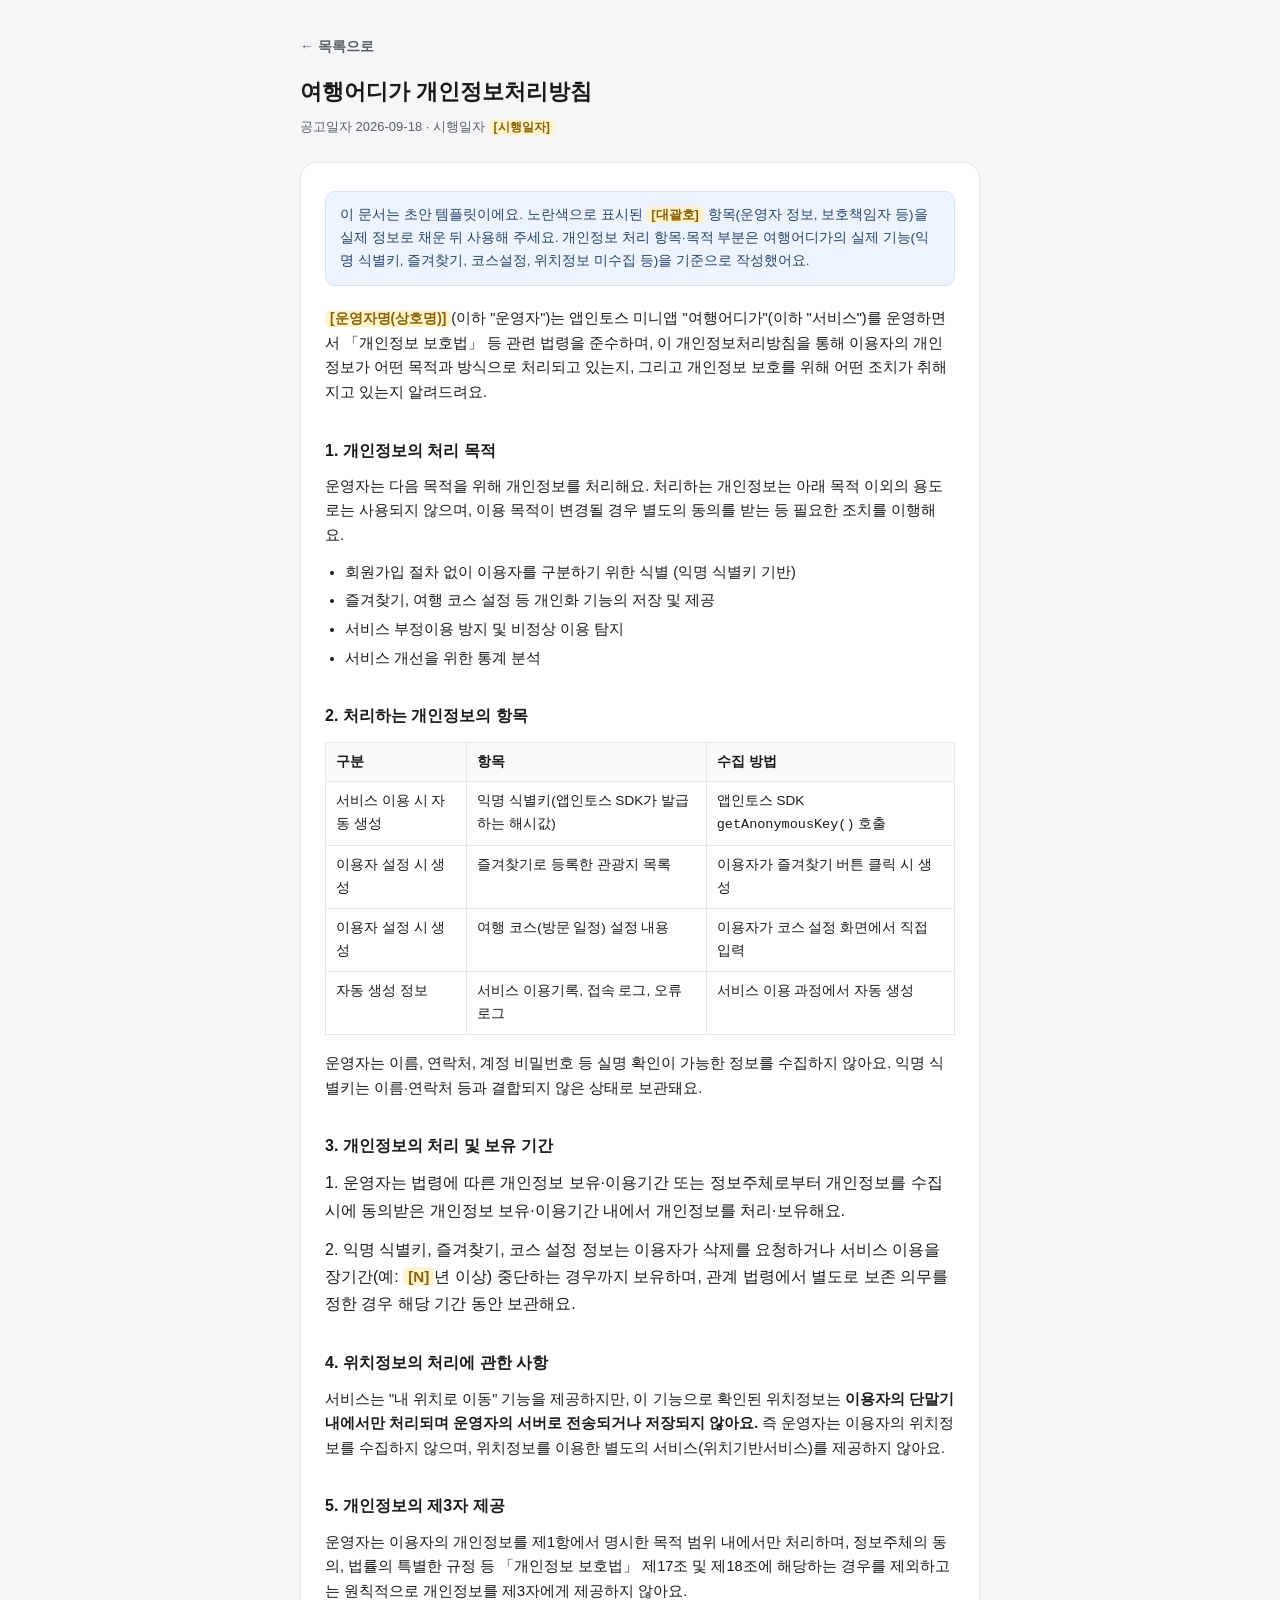
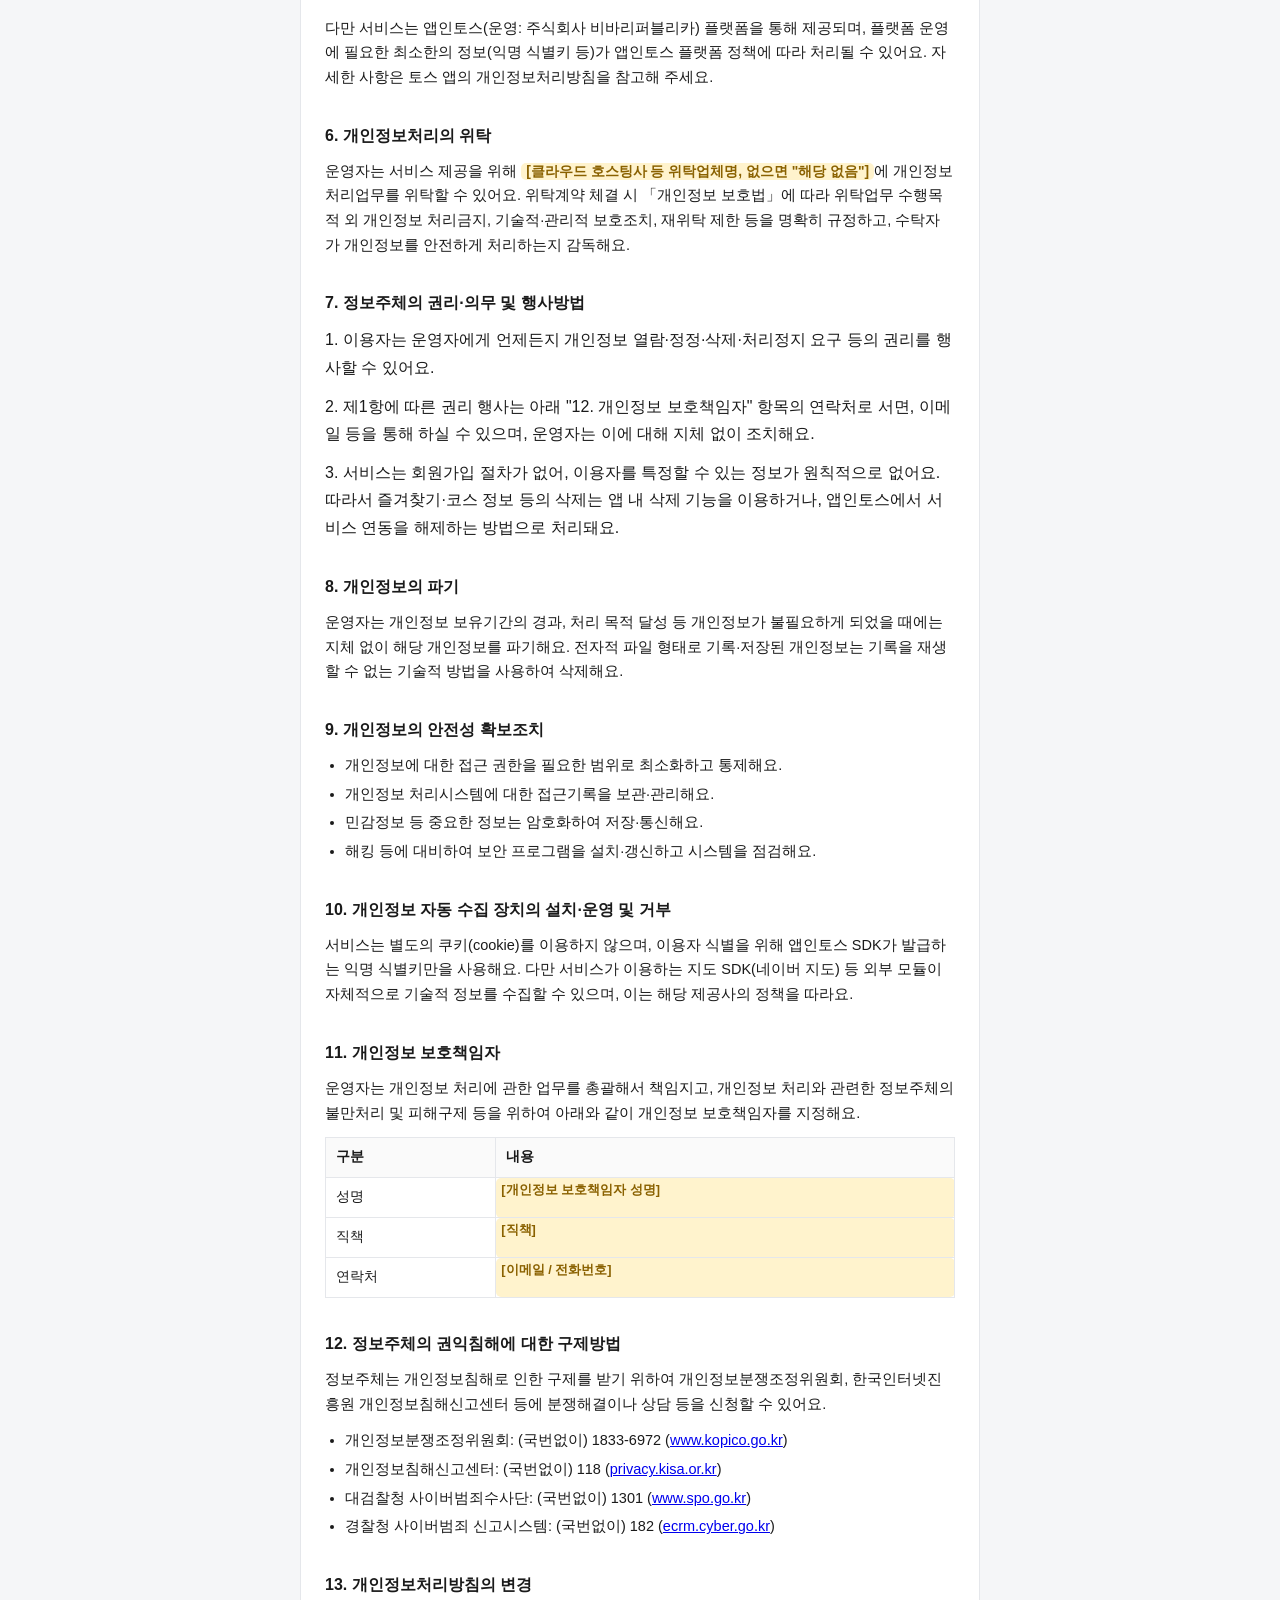
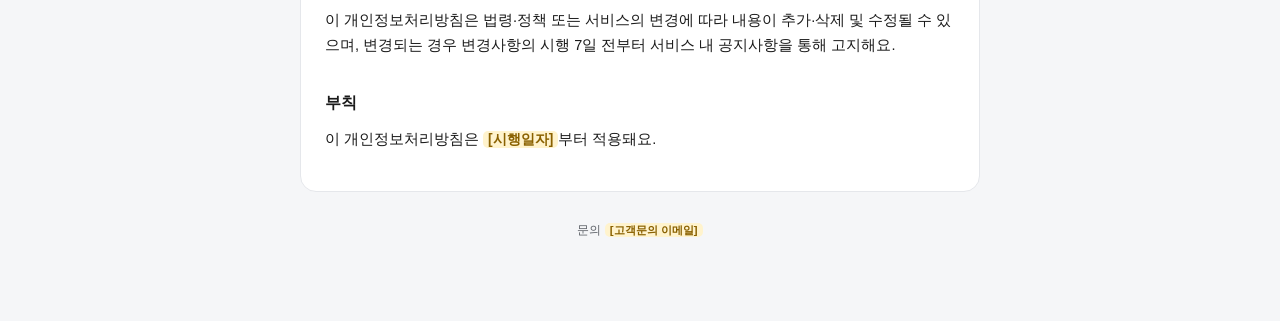
==== privacy.html @ 8681d3f3 "여행어디가 이용약관·개인정보처리방침 초안 페이지 추가 GitHub Pages로 호스팅할 정적 페이지. 앱인토스 콘솔 등록 시 필수인 서비스 이용약관/개인정보 수집·이용 동의 URL" ====
<!DOCTYPE html>
<html lang="ko">
<head>
<meta charset="UTF-8">
<meta name="viewport" content="width=device-width, initial-scale=1.0">
<title>개인정보처리방침 - 여행어디가</title>
<link rel="stylesheet" href="style.css">
</head>
<body>
<div class="wrap">
  <header class="top">
    <a class="back" href="index.html">← 목록으로</a>
    <h1>여행어디가 개인정보처리방침</h1>
    <div class="meta">공고일자 2026-09-18 · 시행일자 <span class="fill">[시행일자]</span></div>
  </header>

  <main class="card">
    <div class="notice">
      이 문서는 초안 템플릿이에요. 노란색으로 표시된 <span class="fill">[대괄호]</span> 항목(운영자 정보, 보호책임자 등)을 실제 정보로 채운 뒤 사용해 주세요. 개인정보 처리 항목·목적 부분은 여행어디가의 실제 기능(익명 식별키, 즐겨찾기, 코스설정, 위치정보 미수집 등)을 기준으로 작성했어요.
    </div>

    <p><span class="fill">[운영자명(상호명)]</span>(이하 "운영자")는 앱인토스 미니앱 "여행어디가"(이하 "서비스")를 운영하면서 「개인정보 보호법」 등 관련 법령을 준수하며, 이 개인정보처리방침을 통해 이용자의 개인정보가 어떤 목적과 방식으로 처리되고 있는지, 그리고 개인정보 보호를 위해 어떤 조치가 취해지고 있는지 알려드려요.</p>

    <h2>1. 개인정보의 처리 목적</h2>
    <p>운영자는 다음 목적을 위해 개인정보를 처리해요. 처리하는 개인정보는 아래 목적 이외의 용도로는 사용되지 않으며, 이용 목적이 변경될 경우 별도의 동의를 받는 등 필요한 조치를 이행해요.</p>
    <ul>
      <li>회원가입 절차 없이 이용자를 구분하기 위한 식별 (익명 식별키 기반)</li>
      <li>즐겨찾기, 여행 코스 설정 등 개인화 기능의 저장 및 제공</li>
      <li>서비스 부정이용 방지 및 비정상 이용 탐지</li>
      <li>서비스 개선을 위한 통계 분석</li>
    </ul>

    <h2>2. 처리하는 개인정보의 항목</h2>
    <table>
      <tr><th>구분</th><th>항목</th><th>수집 방법</th></tr>
      <tr><td>서비스 이용 시 자동 생성</td><td>익명 식별키(앱인토스 SDK가 발급하는 해시값)</td><td>앱인토스 SDK <code>getAnonymousKey()</code> 호출</td></tr>
      <tr><td>이용자 설정 시 생성</td><td>즐겨찾기로 등록한 관광지 목록</td><td>이용자가 즐겨찾기 버튼 클릭 시 생성</td></tr>
      <tr><td>이용자 설정 시 생성</td><td>여행 코스(방문 일정) 설정 내용</td><td>이용자가 코스 설정 화면에서 직접 입력</td></tr>
      <tr><td>자동 생성 정보</td><td>서비스 이용기록, 접속 로그, 오류 로그</td><td>서비스 이용 과정에서 자동 생성</td></tr>
    </table>
    <p>운영자는 이름, 연락처, 계정 비밀번호 등 실명 확인이 가능한 정보를 수집하지 않아요. 익명 식별키는 이름·연락처 등과 결합되지 않은 상태로 보관돼요.</p>

    <h2>3. 개인정보의 처리 및 보유 기간</h2>
    <ol class="articles">
      <li>1. 운영자는 법령에 따른 개인정보 보유·이용기간 또는 정보주체로부터 개인정보를 수집 시에 동의받은 개인정보 보유·이용기간 내에서 개인정보를 처리·보유해요.</li>
      <li>2. 익명 식별키, 즐겨찾기, 코스 설정 정보는 이용자가 삭제를 요청하거나 서비스 이용을 장기간(예: <span class="fill">[N]</span>년 이상) 중단하는 경우까지 보유하며, 관계 법령에서 별도로 보존 의무를 정한 경우 해당 기간 동안 보관해요.</li>
    </ol>

    <h2>4. 위치정보의 처리에 관한 사항</h2>
    <p>서비스는 "내 위치로 이동" 기능을 제공하지만, 이 기능으로 확인된 위치정보는 <strong>이용자의 단말기 내에서만 처리되며 운영자의 서버로 전송되거나 저장되지 않아요.</strong> 즉 운영자는 이용자의 위치정보를 수집하지 않으며, 위치정보를 이용한 별도의 서비스(위치기반서비스)를 제공하지 않아요.</p>

    <h2>5. 개인정보의 제3자 제공</h2>
    <p>운영자는 이용자의 개인정보를 제1항에서 명시한 목적 범위 내에서만 처리하며, 정보주체의 동의, 법률의 특별한 규정 등 「개인정보 보호법」 제17조 및 제18조에 해당하는 경우를 제외하고는 원칙적으로 개인정보를 제3자에게 제공하지 않아요.</p>
    <p>다만 서비스는 앱인토스(운영: 주식회사 비바리퍼블리카) 플랫폼을 통해 제공되며, 플랫폼 운영에 필요한 최소한의 정보(익명 식별키 등)가 앱인토스 플랫폼 정책에 따라 처리될 수 있어요. 자세한 사항은 토스 앱의 개인정보처리방침을 참고해 주세요.</p>

    <h2>6. 개인정보처리의 위탁</h2>
    <p>운영자는 서비스 제공을 위해 <span class="fill">[클라우드 호스팅사 등 위탁업체명, 없으면 "해당 없음"]</span>에 개인정보 처리업무를 위탁할 수 있어요. 위탁계약 체결 시 「개인정보 보호법」에 따라 위탁업무 수행목적 외 개인정보 처리금지, 기술적·관리적 보호조치, 재위탁 제한 등을 명확히 규정하고, 수탁자가 개인정보를 안전하게 처리하는지 감독해요.</p>

    <h2>7. 정보주체의 권리·의무 및 행사방법</h2>
    <ol class="articles">
      <li>1. 이용자는 운영자에게 언제든지 개인정보 열람·정정·삭제·처리정지 요구 등의 권리를 행사할 수 있어요.</li>
      <li>2. 제1항에 따른 권리 행사는 아래 "12. 개인정보 보호책임자" 항목의 연락처로 서면, 이메일 등을 통해 하실 수 있으며, 운영자는 이에 대해 지체 없이 조치해요.</li>
      <li>3. 서비스는 회원가입 절차가 없어, 이용자를 특정할 수 있는 정보가 원칙적으로 없어요. 따라서 즐겨찾기·코스 정보 등의 삭제는 앱 내 삭제 기능을 이용하거나, 앱인토스에서 서비스 연동을 해제하는 방법으로 처리돼요.</li>
    </ol>

    <h2>8. 개인정보의 파기</h2>
    <p>운영자는 개인정보 보유기간의 경과, 처리 목적 달성 등 개인정보가 불필요하게 되었을 때에는 지체 없이 해당 개인정보를 파기해요. 전자적 파일 형태로 기록·저장된 개인정보는 기록을 재생할 수 없는 기술적 방법을 사용하여 삭제해요.</p>

    <h2>9. 개인정보의 안전성 확보조치</h2>
    <ul>
      <li>개인정보에 대한 접근 권한을 필요한 범위로 최소화하고 통제해요.</li>
      <li>개인정보 처리시스템에 대한 접근기록을 보관·관리해요.</li>
      <li>민감정보 등 중요한 정보는 암호화하여 저장·통신해요.</li>
      <li>해킹 등에 대비하여 보안 프로그램을 설치·갱신하고 시스템을 점검해요.</li>
    </ul>

    <h2>10. 개인정보 자동 수집 장치의 설치·운영 및 거부</h2>
    <p>서비스는 별도의 쿠키(cookie)를 이용하지 않으며, 이용자 식별을 위해 앱인토스 SDK가 발급하는 익명 식별키만을 사용해요. 다만 서비스가 이용하는 지도 SDK(네이버 지도) 등 외부 모듈이 자체적으로 기술적 정보를 수집할 수 있으며, 이는 해당 제공사의 정책을 따라요.</p>

    <h2>11. 개인정보 보호책임자</h2>
    <p>운영자는 개인정보 처리에 관한 업무를 총괄해서 책임지고, 개인정보 처리와 관련한 정보주체의 불만처리 및 피해구제 등을 위하여 아래와 같이 개인정보 보호책임자를 지정해요.</p>
    <table>
      <tr><th>구분</th><th>내용</th></tr>
      <tr><td>성명</td><td class="fill">[개인정보 보호책임자 성명]</td></tr>
      <tr><td>직책</td><td class="fill">[직책]</td></tr>
      <tr><td>연락처</td><td class="fill">[이메일 / 전화번호]</td></tr>
    </table>

    <h2>12. 정보주체의 권익침해에 대한 구제방법</h2>
    <p>정보주체는 개인정보침해로 인한 구제를 받기 위하여 개인정보분쟁조정위원회, 한국인터넷진흥원 개인정보침해신고센터 등에 분쟁해결이나 상담 등을 신청할 수 있어요.</p>
    <ul>
      <li>개인정보분쟁조정위원회: (국번없이) 1833-6972 (<a href="https://www.kopico.go.kr" target="_blank" rel="noopener">www.kopico.go.kr</a>)</li>
      <li>개인정보침해신고센터: (국번없이) 118 (<a href="https://privacy.kisa.or.kr" target="_blank" rel="noopener">privacy.kisa.or.kr</a>)</li>
      <li>대검찰청 사이버범죄수사단: (국번없이) 1301 (<a href="https://www.spo.go.kr" target="_blank" rel="noopener">www.spo.go.kr</a>)</li>
      <li>경찰청 사이버범죄 신고시스템: (국번없이) 182 (<a href="https://ecrm.cyber.go.kr" target="_blank" rel="noopener">ecrm.cyber.go.kr</a>)</li>
    </ul>

    <h2>13. 개인정보처리방침의 변경</h2>
    <p>이 개인정보처리방침은 법령·정책 또는 서비스의 변경에 따라 내용이 추가·삭제 및 수정될 수 있으며, 변경되는 경우 변경사항의 시행 7일 전부터 서비스 내 공지사항을 통해 고지해요.</p>

    <h2>부칙</h2>
    <p>이 개인정보처리방침은 <span class="fill">[시행일자]</span>부터 적용돼요.</p>
  </main>

  <footer class="bottom">문의 <span class="fill">[고객문의 이메일]</span></footer>
</div>
</body>
</html>
---- style.css ----
:root {
  --bg: #f5f6f8;
  --card: #ffffff;
  --text: #1a1a1a;
  --text-weak: #5b5f66;
  --border: #e5e7eb;
  --accent: #3d7fe0;
  --fill-bg: #fff3cd;
  --fill-text: #8a6100;
}

* {
  box-sizing: border-box;
}

body {
  margin: 0;
  background: var(--bg);
  color: var(--text);
  font-family: -apple-system, BlinkMacSystemFont, "Segoe UI", "Apple SD Gothic Neo", "Malgun Gothic", sans-serif;
  line-height: 1.7;
}

.wrap {
  max-width: 720px;
  margin: 0 auto;
  padding: 32px 20px 80px;
}

header.top {
  margin-bottom: 24px;
}

header.top .back {
  display: inline-block;
  margin-bottom: 14px;
  font-size: 14px;
  font-weight: 600;
  color: var(--text-weak);
  text-decoration: none;
}

header.top h1 {
  font-size: 22px;
  font-weight: 800;
  margin: 0 0 6px;
}

header.top .meta {
  font-size: 13px;
  color: var(--text-weak);
}

main.card {
  background: var(--card);
  border: 1px solid var(--border);
  border-radius: 16px;
  padding: 28px 24px;
}

h2 {
  font-size: 16px;
  font-weight: 700;
  margin: 32px 0 10px;
}

h2:first-child {
  margin-top: 0;
}

p {
  font-size: 14.5px;
  margin: 0 0 12px;
}

ol.articles {
  padding-left: 0;
  list-style: none;
  margin: 0;
}

ol.articles > li {
  margin: 0 0 12px;
}

ul {
  font-size: 14.5px;
  padding-left: 20px;
  margin: 0 0 12px;
}

li {
  margin-bottom: 4px;
}

table {
  width: 100%;
  border-collapse: collapse;
  font-size: 13.5px;
  margin: 12px 0 16px;
}

th, td {
  border: 1px solid var(--border);
  padding: 8px 10px;
  text-align: left;
  vertical-align: top;
}

th {
  background: #fafafa;
  font-weight: 700;
  white-space: nowrap;
}

.fill {
  background: var(--fill-bg);
  color: var(--fill-text);
  padding: 1px 5px;
  border-radius: 5px;
  font-weight: 700;
  font-size: 0.95em;
}

.notice {
  background: #eef4ff;
  border: 1px solid #d3e2fb;
  border-radius: 10px;
  padding: 12px 14px;
  font-size: 13.5px;
  color: #24446e;
  margin-bottom: 20px;
}

.doc-list {
  list-style: none;
  padding: 0;
  margin: 0;
  display: flex;
  flex-direction: column;
  gap: 10px;
}

.doc-list a {
  display: block;
  padding: 16px 18px;
  background: var(--card);
  border: 1px solid var(--border);
  border-radius: 14px;
  color: var(--text);
  text-decoration: none;
  font-weight: 700;
  font-size: 15px;
}

.doc-list a span {
  display: block;
  margin-top: 4px;
  font-size: 12.5px;
  font-weight: 500;
  color: var(--text-weak);
}

footer.bottom {
  margin-top: 28px;
  font-size: 12px;
  color: var(--text-weak);
  text-align: center;
}
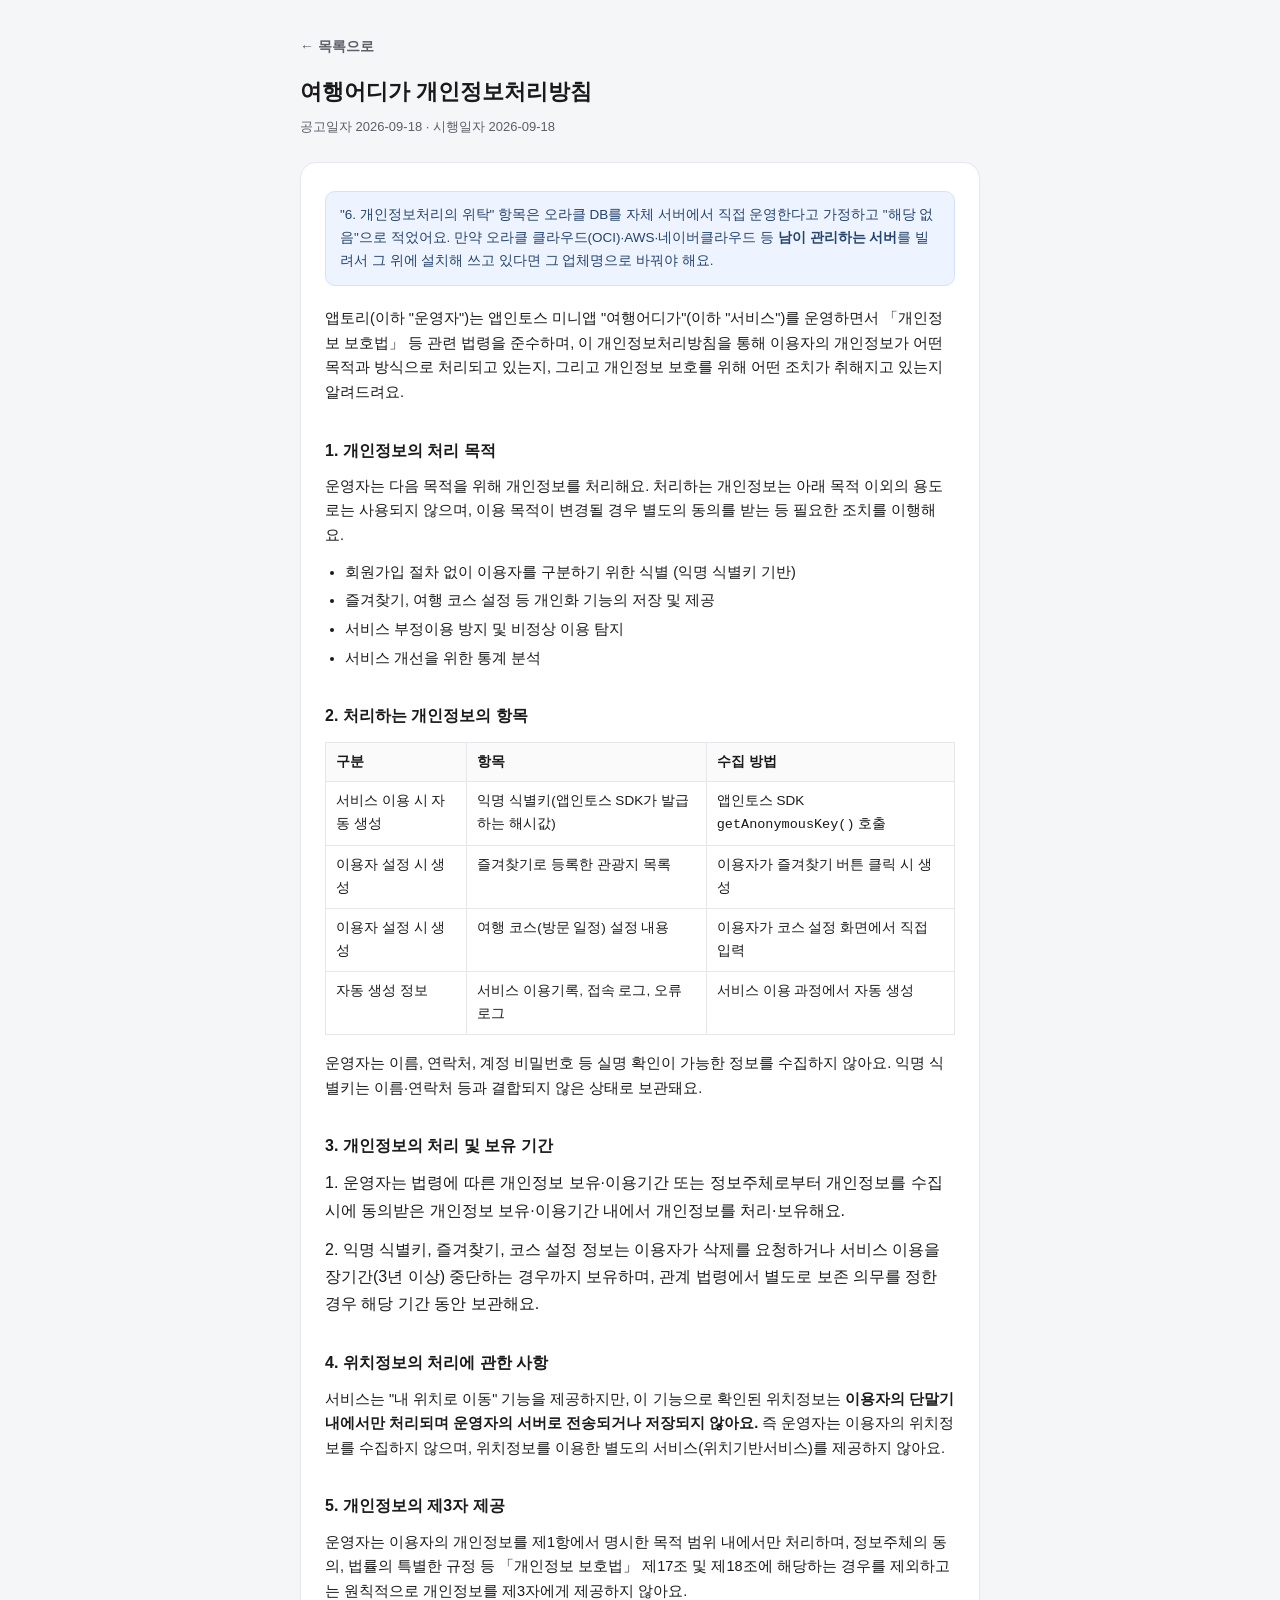
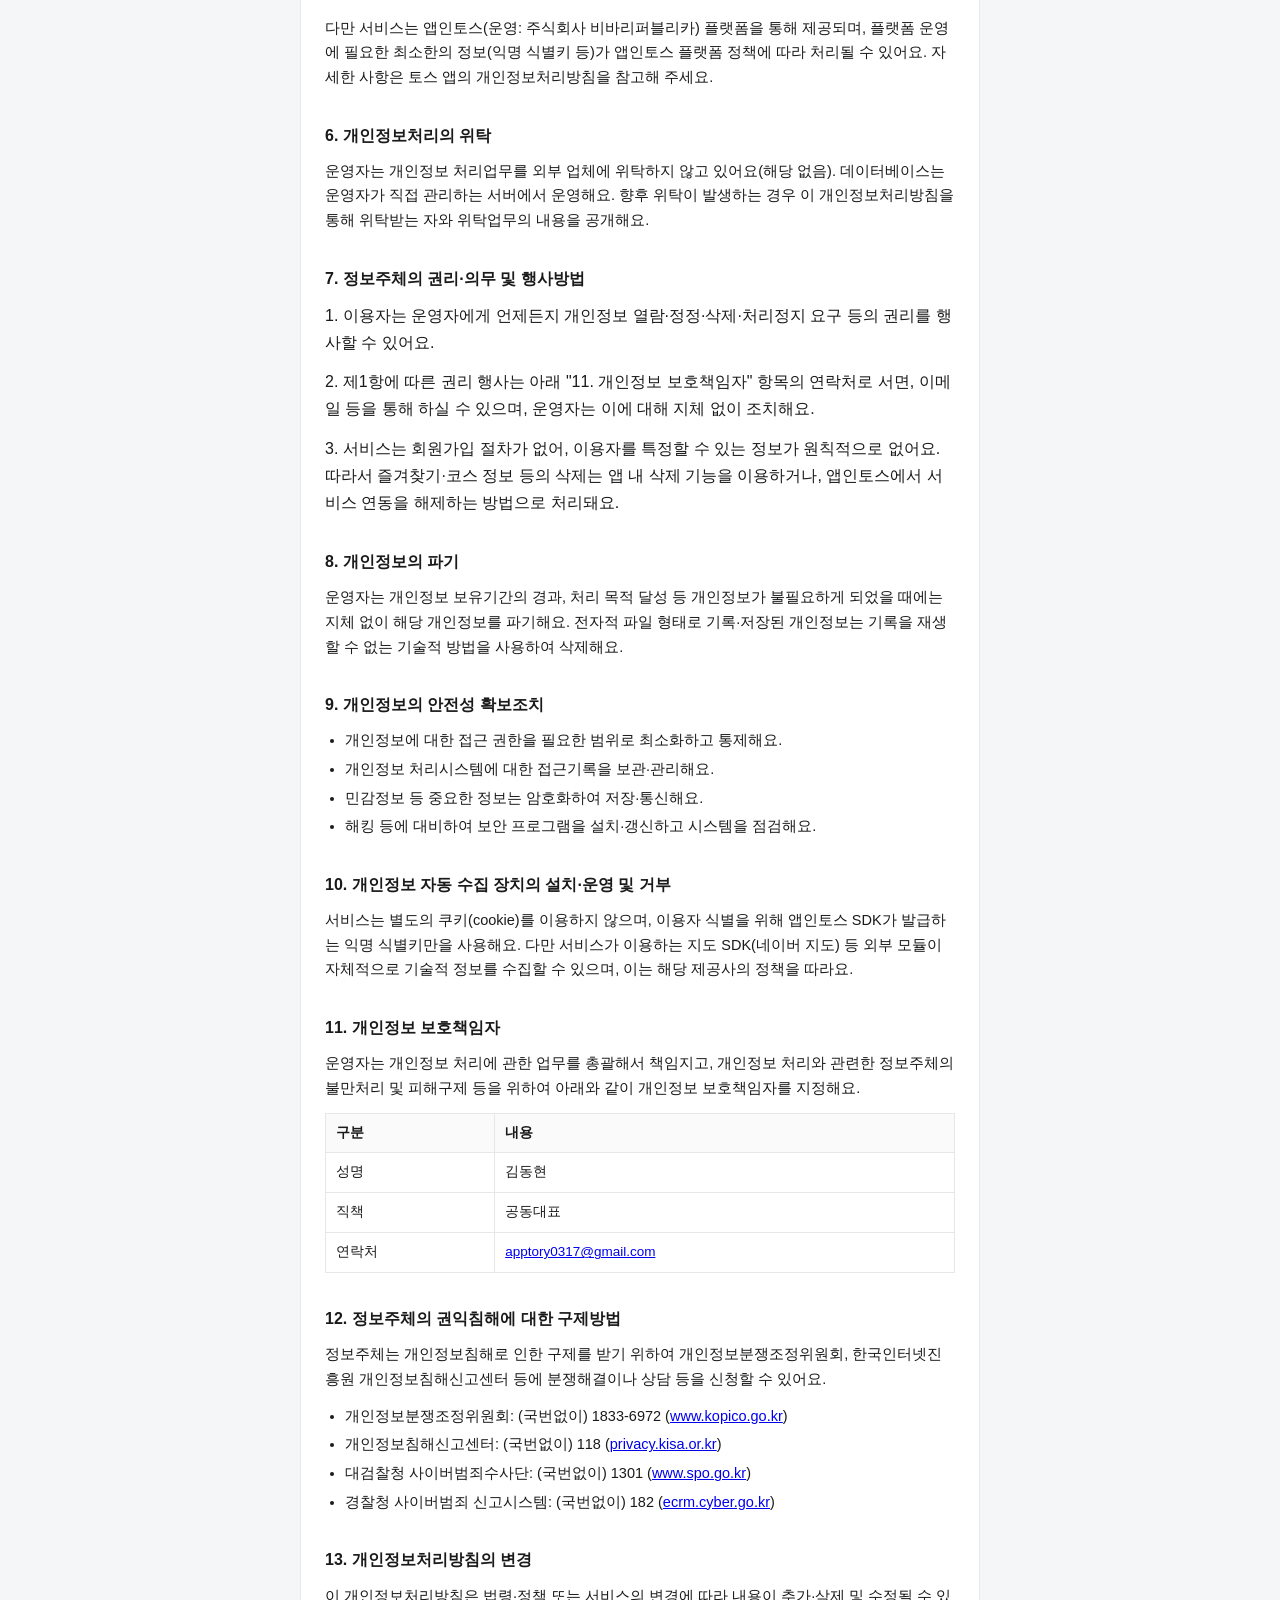
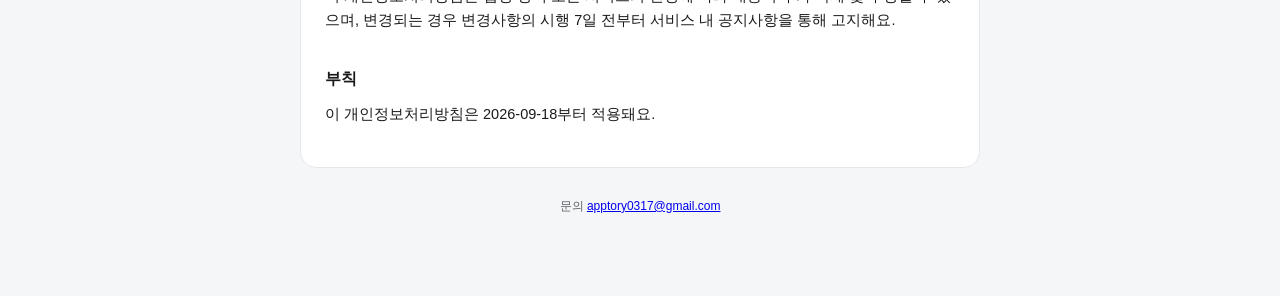
==== commit 5daa4839: "사업자·연락처 정보로 약관 플레이스홀더 채움 사업자등록증 기준(상호 앱토리, 895-14-03019, 대구 북구) + 공동대표 김동현을 개인정보 보호책임자로 지정. 개인정보처리 위" ====
--- a/privacy.html
+++ b/privacy.html
@@ -11,15 +11,15 @@
   <header class="top">
     <a class="back" href="index.html">← 목록으로</a>
     <h1>여행어디가 개인정보처리방침</h1>
-    <div class="meta">공고일자 2026-09-18 · 시행일자 <span class="fill">[시행일자]</span></div>
+    <div class="meta">공고일자 2026-09-18 · 시행일자 2026-09-18</div>
   </header>
 
   <main class="card">
     <div class="notice">
-      이 문서는 초안 템플릿이에요. 노란색으로 표시된 <span class="fill">[대괄호]</span> 항목(운영자 정보, 보호책임자 등)을 실제 정보로 채운 뒤 사용해 주세요. 개인정보 처리 항목·목적 부분은 여행어디가의 실제 기능(익명 식별키, 즐겨찾기, 코스설정, 위치정보 미수집 등)을 기준으로 작성했어요.
+      "6. 개인정보처리의 위탁" 항목은 오라클 DB를 자체 서버에서 직접 운영한다고 가정하고 "해당 없음"으로 적었어요. 만약 오라클 클라우드(OCI)·AWS·네이버클라우드 등 <strong>남이 관리하는 서버</strong>를 빌려서 그 위에 설치해 쓰고 있다면 그 업체명으로 바꿔야 해요.
     </div>
 
-    <p><span class="fill">[운영자명(상호명)]</span>(이하 "운영자")는 앱인토스 미니앱 "여행어디가"(이하 "서비스")를 운영하면서 「개인정보 보호법」 등 관련 법령을 준수하며, 이 개인정보처리방침을 통해 이용자의 개인정보가 어떤 목적과 방식으로 처리되고 있는지, 그리고 개인정보 보호를 위해 어떤 조치가 취해지고 있는지 알려드려요.</p>
+    <p>앱토리(이하 "운영자")는 앱인토스 미니앱 "여행어디가"(이하 "서비스")를 운영하면서 「개인정보 보호법」 등 관련 법령을 준수하며, 이 개인정보처리방침을 통해 이용자의 개인정보가 어떤 목적과 방식으로 처리되고 있는지, 그리고 개인정보 보호를 위해 어떤 조치가 취해지고 있는지 알려드려요.</p>
 
     <h2>1. 개인정보의 처리 목적</h2>
     <p>운영자는 다음 목적을 위해 개인정보를 처리해요. 처리하는 개인정보는 아래 목적 이외의 용도로는 사용되지 않으며, 이용 목적이 변경될 경우 별도의 동의를 받는 등 필요한 조치를 이행해요.</p>
@@ -43,7 +43,7 @@
     <h2>3. 개인정보의 처리 및 보유 기간</h2>
     <ol class="articles">
       <li>1. 운영자는 법령에 따른 개인정보 보유·이용기간 또는 정보주체로부터 개인정보를 수집 시에 동의받은 개인정보 보유·이용기간 내에서 개인정보를 처리·보유해요.</li>
-      <li>2. 익명 식별키, 즐겨찾기, 코스 설정 정보는 이용자가 삭제를 요청하거나 서비스 이용을 장기간(예: <span class="fill">[N]</span>년 이상) 중단하는 경우까지 보유하며, 관계 법령에서 별도로 보존 의무를 정한 경우 해당 기간 동안 보관해요.</li>
+      <li>2. 익명 식별키, 즐겨찾기, 코스 설정 정보는 이용자가 삭제를 요청하거나 서비스 이용을 장기간(3년 이상) 중단하는 경우까지 보유하며, 관계 법령에서 별도로 보존 의무를 정한 경우 해당 기간 동안 보관해요.</li>
     </ol>
 
     <h2>4. 위치정보의 처리에 관한 사항</h2>
@@ -54,12 +54,12 @@
     <p>다만 서비스는 앱인토스(운영: 주식회사 비바리퍼블리카) 플랫폼을 통해 제공되며, 플랫폼 운영에 필요한 최소한의 정보(익명 식별키 등)가 앱인토스 플랫폼 정책에 따라 처리될 수 있어요. 자세한 사항은 토스 앱의 개인정보처리방침을 참고해 주세요.</p>
 
     <h2>6. 개인정보처리의 위탁</h2>
-    <p>운영자는 서비스 제공을 위해 <span class="fill">[클라우드 호스팅사 등 위탁업체명, 없으면 "해당 없음"]</span>에 개인정보 처리업무를 위탁할 수 있어요. 위탁계약 체결 시 「개인정보 보호법」에 따라 위탁업무 수행목적 외 개인정보 처리금지, 기술적·관리적 보호조치, 재위탁 제한 등을 명확히 규정하고, 수탁자가 개인정보를 안전하게 처리하는지 감독해요.</p>
+    <p>운영자는 개인정보 처리업무를 외부 업체에 위탁하지 않고 있어요(해당 없음). 데이터베이스는 운영자가 직접 관리하는 서버에서 운영해요. 향후 위탁이 발생하는 경우 이 개인정보처리방침을 통해 위탁받는 자와 위탁업무의 내용을 공개해요.</p>
 
     <h2>7. 정보주체의 권리·의무 및 행사방법</h2>
     <ol class="articles">
       <li>1. 이용자는 운영자에게 언제든지 개인정보 열람·정정·삭제·처리정지 요구 등의 권리를 행사할 수 있어요.</li>
-      <li>2. 제1항에 따른 권리 행사는 아래 "12. 개인정보 보호책임자" 항목의 연락처로 서면, 이메일 등을 통해 하실 수 있으며, 운영자는 이에 대해 지체 없이 조치해요.</li>
+      <li>2. 제1항에 따른 권리 행사는 아래 "11. 개인정보 보호책임자" 항목의 연락처로 서면, 이메일 등을 통해 하실 수 있으며, 운영자는 이에 대해 지체 없이 조치해요.</li>
       <li>3. 서비스는 회원가입 절차가 없어, 이용자를 특정할 수 있는 정보가 원칙적으로 없어요. 따라서 즐겨찾기·코스 정보 등의 삭제는 앱 내 삭제 기능을 이용하거나, 앱인토스에서 서비스 연동을 해제하는 방법으로 처리돼요.</li>
     </ol>
 
@@ -81,9 +81,9 @@
     <p>운영자는 개인정보 처리에 관한 업무를 총괄해서 책임지고, 개인정보 처리와 관련한 정보주체의 불만처리 및 피해구제 등을 위하여 아래와 같이 개인정보 보호책임자를 지정해요.</p>
     <table>
       <tr><th>구분</th><th>내용</th></tr>
-      <tr><td>성명</td><td class="fill">[개인정보 보호책임자 성명]</td></tr>
-      <tr><td>직책</td><td class="fill">[직책]</td></tr>
-      <tr><td>연락처</td><td class="fill">[이메일 / 전화번호]</td></tr>
+      <tr><td>성명</td><td>김동현</td></tr>
+      <tr><td>직책</td><td>공동대표</td></tr>
+      <tr><td>연락처</td><td><a href="mailto:apptory0317@gmail.com">apptory0317@gmail.com</a></td></tr>
     </table>
 
     <h2>12. 정보주체의 권익침해에 대한 구제방법</h2>
@@ -99,10 +99,10 @@
     <p>이 개인정보처리방침은 법령·정책 또는 서비스의 변경에 따라 내용이 추가·삭제 및 수정될 수 있으며, 변경되는 경우 변경사항의 시행 7일 전부터 서비스 내 공지사항을 통해 고지해요.</p>
 
     <h2>부칙</h2>
-    <p>이 개인정보처리방침은 <span class="fill">[시행일자]</span>부터 적용돼요.</p>
+    <p>이 개인정보처리방침은 2026-09-18부터 적용돼요.</p>
   </main>
 
-  <footer class="bottom">문의 <span class="fill">[고객문의 이메일]</span></footer>
+  <footer class="bottom">문의 <a href="mailto:apptory0317@gmail.com">apptory0317@gmail.com</a></footer>
 </div>
 </body>
 </html>
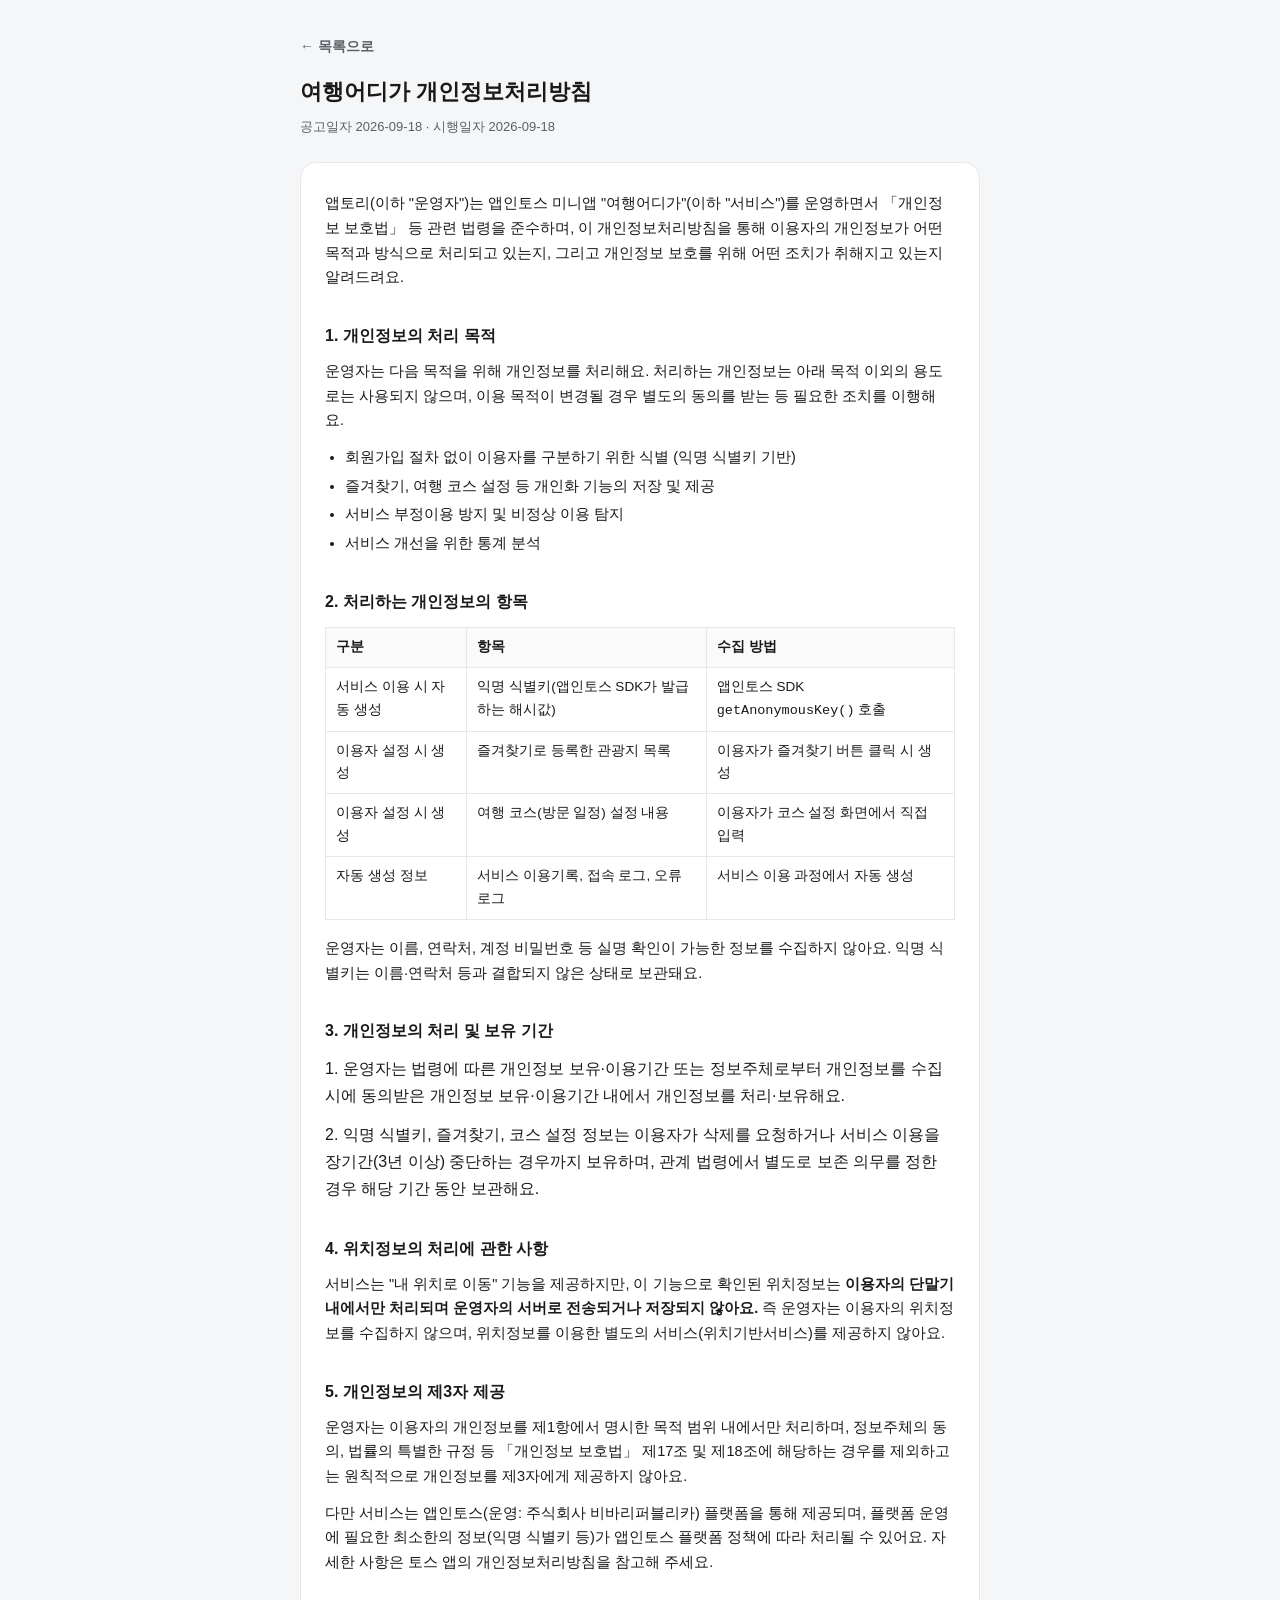
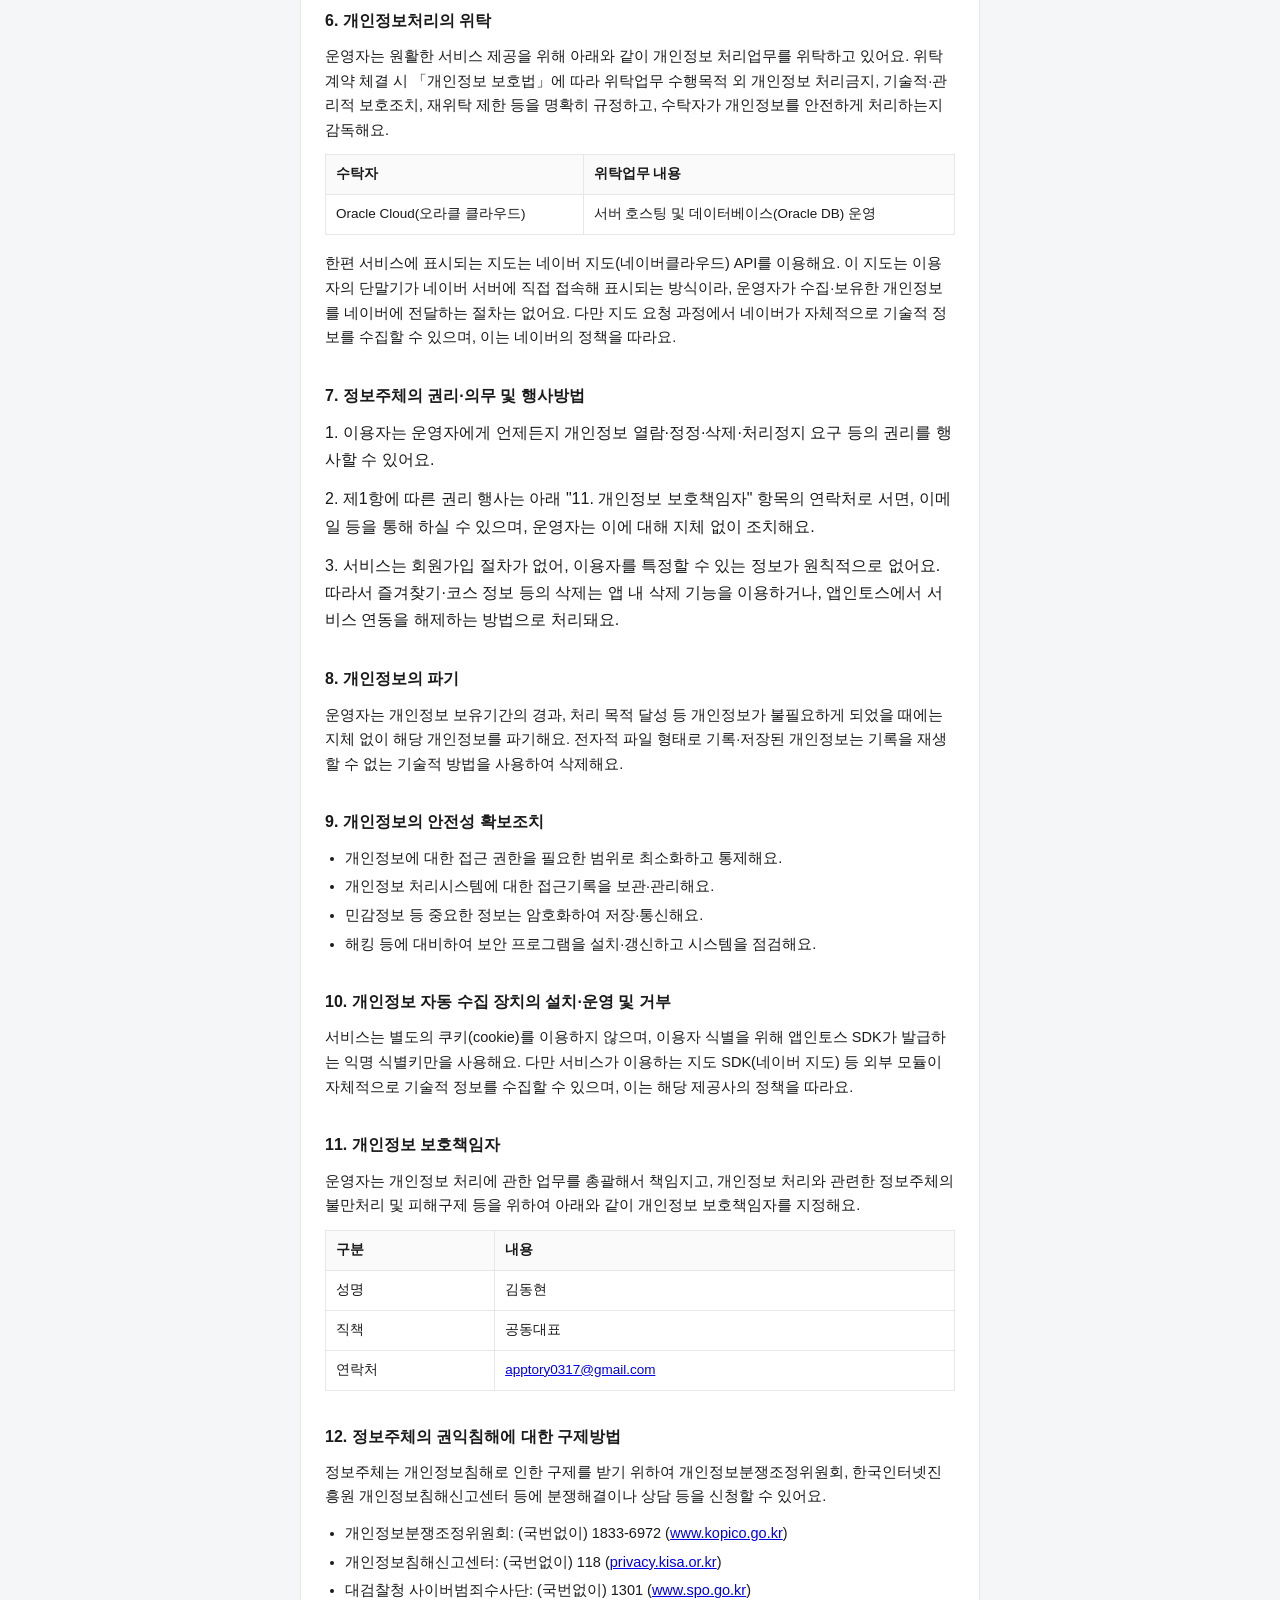
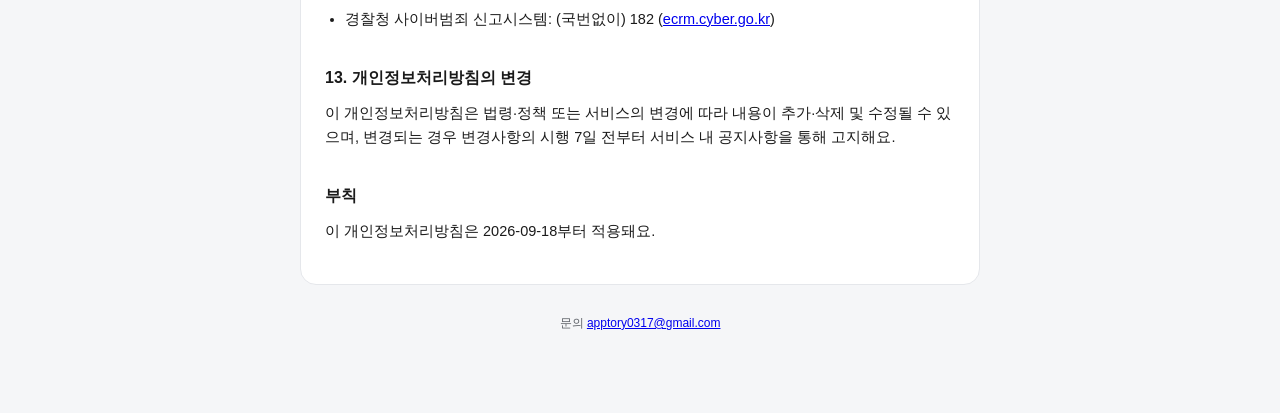
==== commit 6ff602fd: "개인정보처리 위탁 항목에 Oracle Cloud 호스팅 반영 백엔드 서버·DB를 오라클 클라우드에서 운영 중이라는 답변에 따라 "6. 개인정보처리의 위탁"에 실제 수탁자로 명시. " ====
--- a/privacy.html
+++ b/privacy.html
@@ -15,10 +15,6 @@
   </header>
 
   <main class="card">
-    <div class="notice">
-      "6. 개인정보처리의 위탁" 항목은 오라클 DB를 자체 서버에서 직접 운영한다고 가정하고 "해당 없음"으로 적었어요. 만약 오라클 클라우드(OCI)·AWS·네이버클라우드 등 <strong>남이 관리하는 서버</strong>를 빌려서 그 위에 설치해 쓰고 있다면 그 업체명으로 바꿔야 해요.
-    </div>
-
     <p>앱토리(이하 "운영자")는 앱인토스 미니앱 "여행어디가"(이하 "서비스")를 운영하면서 「개인정보 보호법」 등 관련 법령을 준수하며, 이 개인정보처리방침을 통해 이용자의 개인정보가 어떤 목적과 방식으로 처리되고 있는지, 그리고 개인정보 보호를 위해 어떤 조치가 취해지고 있는지 알려드려요.</p>
 
     <h2>1. 개인정보의 처리 목적</h2>
@@ -54,7 +50,12 @@
     <p>다만 서비스는 앱인토스(운영: 주식회사 비바리퍼블리카) 플랫폼을 통해 제공되며, 플랫폼 운영에 필요한 최소한의 정보(익명 식별키 등)가 앱인토스 플랫폼 정책에 따라 처리될 수 있어요. 자세한 사항은 토스 앱의 개인정보처리방침을 참고해 주세요.</p>
 
     <h2>6. 개인정보처리의 위탁</h2>
-    <p>운영자는 개인정보 처리업무를 외부 업체에 위탁하지 않고 있어요(해당 없음). 데이터베이스는 운영자가 직접 관리하는 서버에서 운영해요. 향후 위탁이 발생하는 경우 이 개인정보처리방침을 통해 위탁받는 자와 위탁업무의 내용을 공개해요.</p>
+    <p>운영자는 원활한 서비스 제공을 위해 아래와 같이 개인정보 처리업무를 위탁하고 있어요. 위탁계약 체결 시 「개인정보 보호법」에 따라 위탁업무 수행목적 외 개인정보 처리금지, 기술적·관리적 보호조치, 재위탁 제한 등을 명확히 규정하고, 수탁자가 개인정보를 안전하게 처리하는지 감독해요.</p>
+    <table>
+      <tr><th>수탁자</th><th>위탁업무 내용</th></tr>
+      <tr><td>Oracle Cloud(오라클 클라우드)</td><td>서버 호스팅 및 데이터베이스(Oracle DB) 운영</td></tr>
+    </table>
+    <p>한편 서비스에 표시되는 지도는 네이버 지도(네이버클라우드) API를 이용해요. 이 지도는 이용자의 단말기가 네이버 서버에 직접 접속해 표시되는 방식이라, 운영자가 수집·보유한 개인정보를 네이버에 전달하는 절차는 없어요. 다만 지도 요청 과정에서 네이버가 자체적으로 기술적 정보를 수집할 수 있으며, 이는 네이버의 정책을 따라요.</p>
 
     <h2>7. 정보주체의 권리·의무 및 행사방법</h2>
     <ol class="articles">
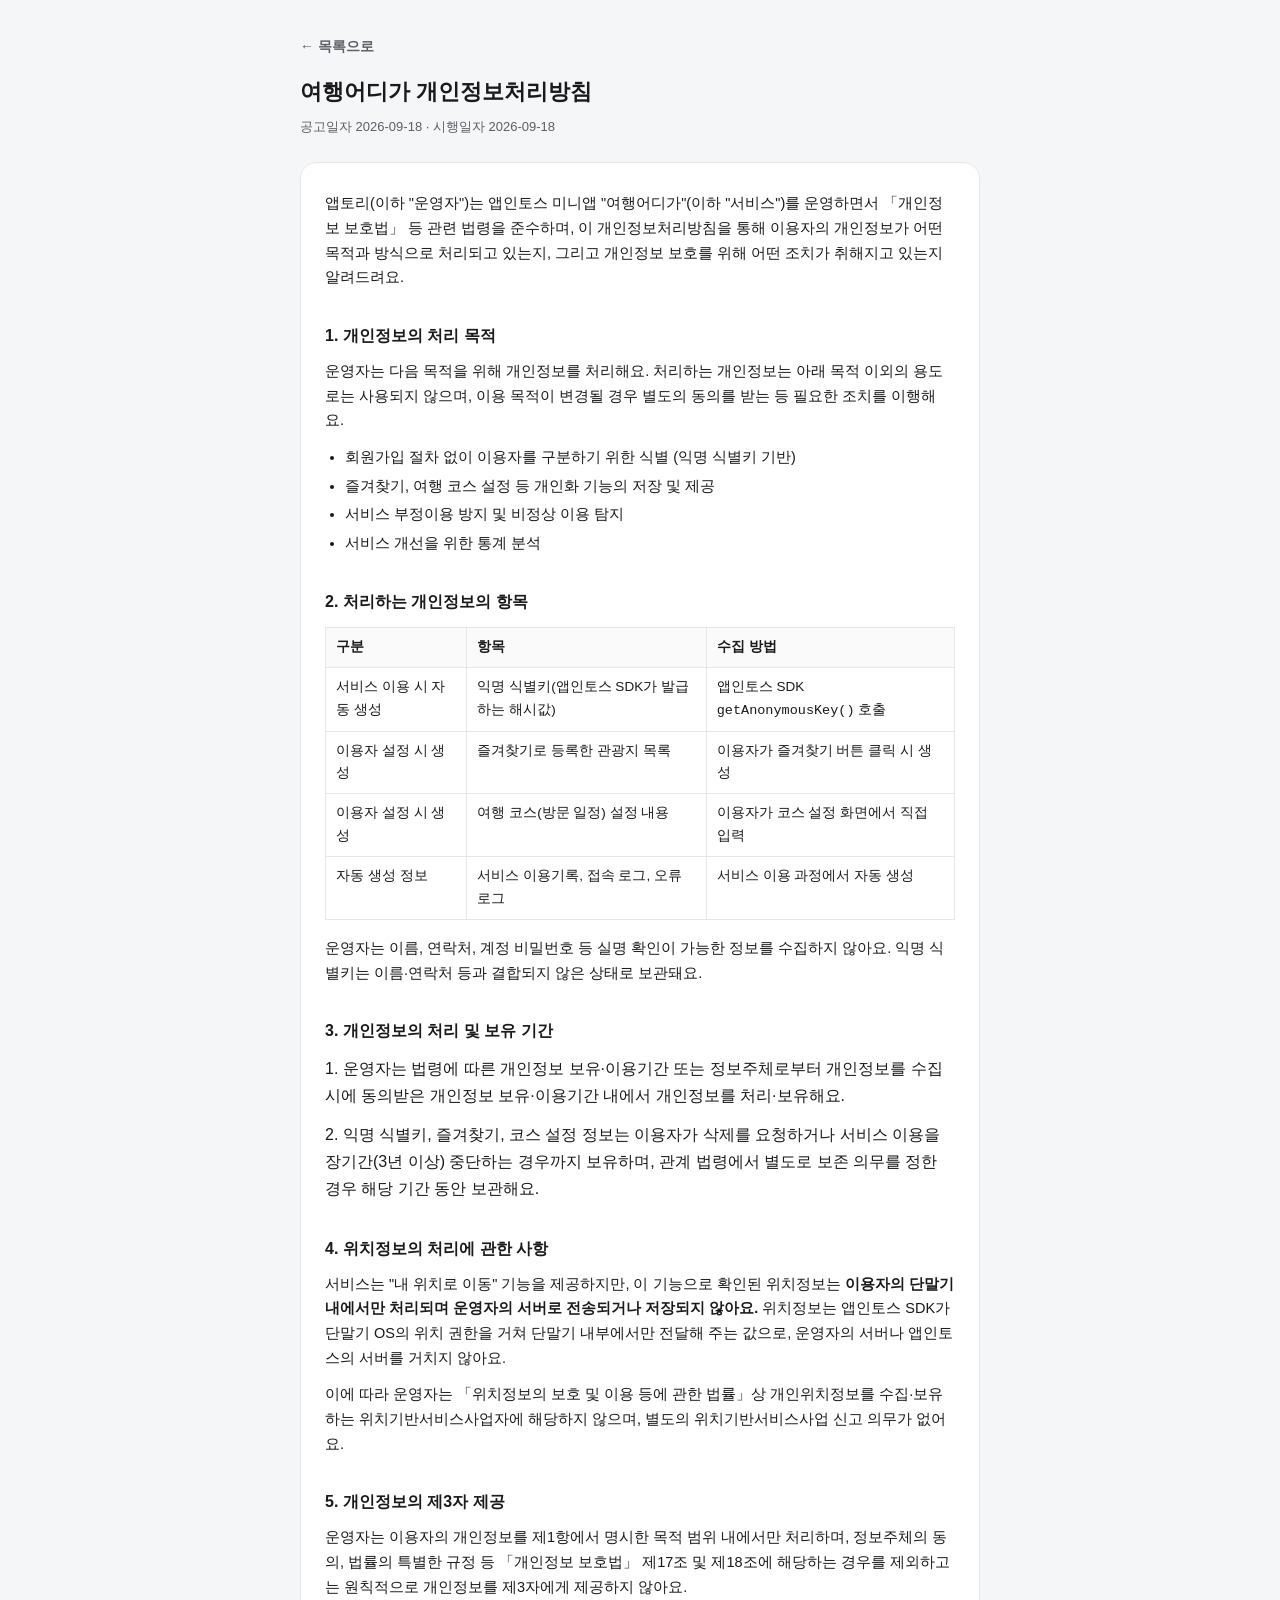
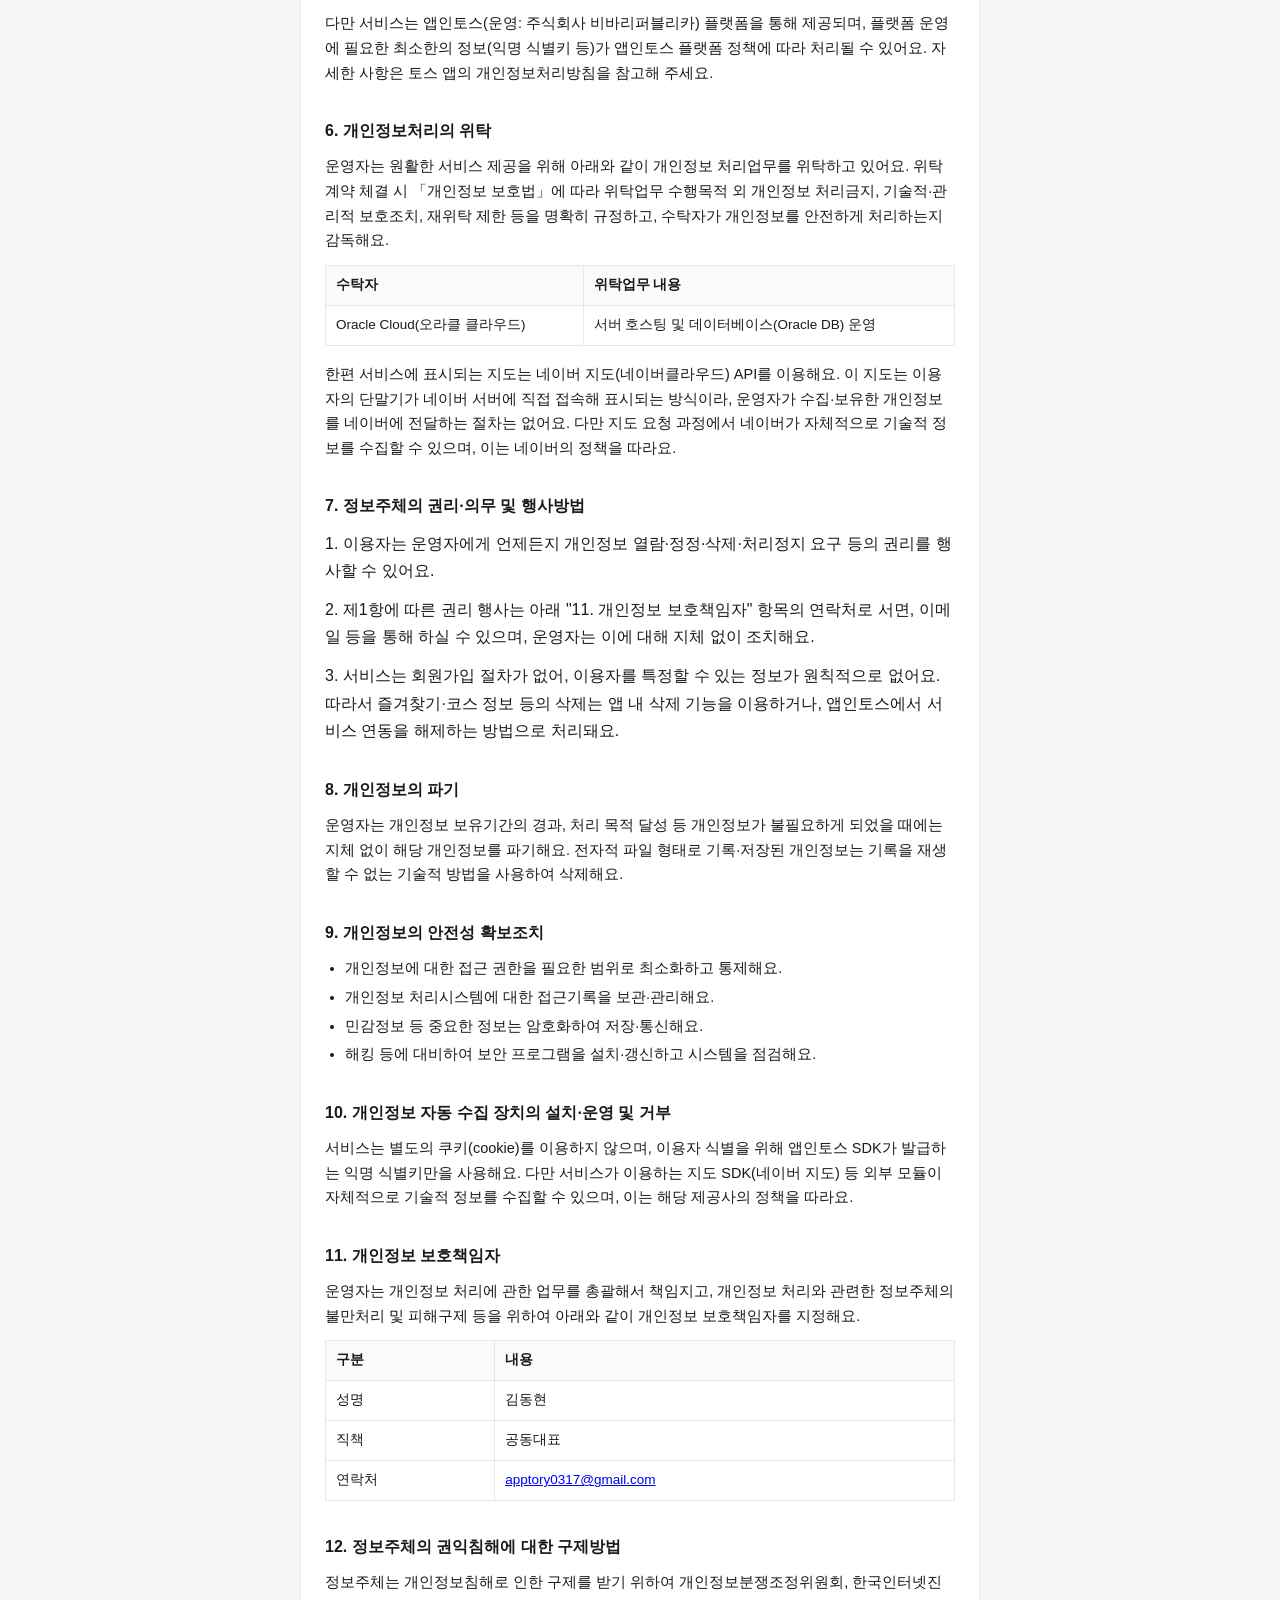
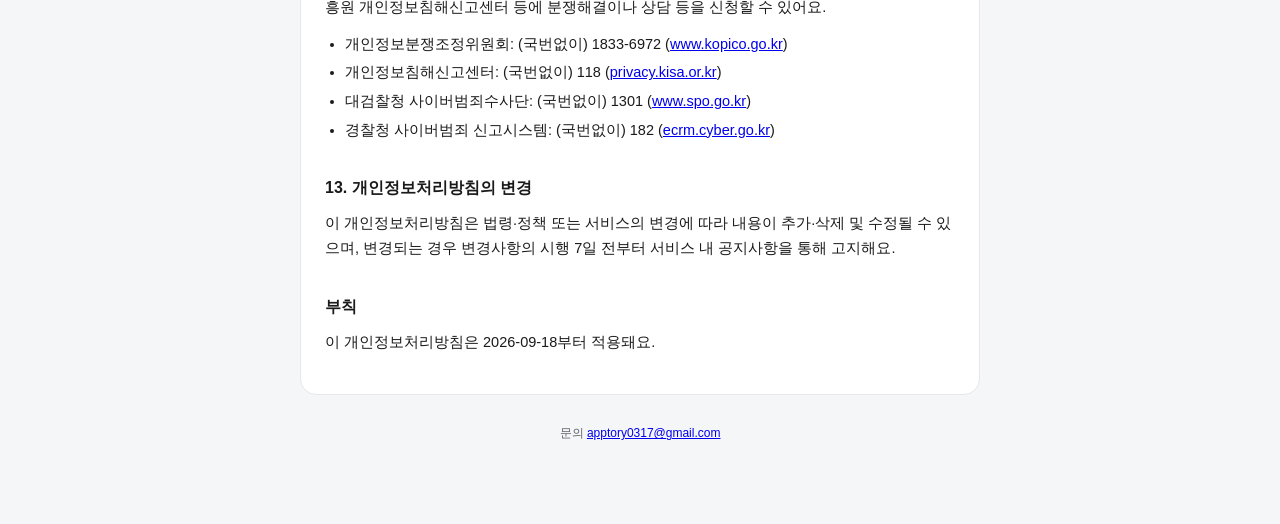
==== commit 873db824: "위치정보법상 위치기반서비스사업 신고 비대상 근거 명시 내 위치로 이동 기능은 앱인토스 SDK가 단말기 OS 권한을 거쳐 단말기 내부에서만 좌표를 전달하고 운영자·앱인토스 서버 어느" ====
--- a/privacy.html
+++ b/privacy.html
@@ -43,7 +43,8 @@
     </ol>
 
     <h2>4. 위치정보의 처리에 관한 사항</h2>
-    <p>서비스는 "내 위치로 이동" 기능을 제공하지만, 이 기능으로 확인된 위치정보는 <strong>이용자의 단말기 내에서만 처리되며 운영자의 서버로 전송되거나 저장되지 않아요.</strong> 즉 운영자는 이용자의 위치정보를 수집하지 않으며, 위치정보를 이용한 별도의 서비스(위치기반서비스)를 제공하지 않아요.</p>
+    <p>서비스는 "내 위치로 이동" 기능을 제공하지만, 이 기능으로 확인된 위치정보는 <strong>이용자의 단말기 내에서만 처리되며 운영자의 서버로 전송되거나 저장되지 않아요.</strong> 위치정보는 앱인토스 SDK가 단말기 OS의 위치 권한을 거쳐 단말기 내부에서만 전달해 주는 값으로, 운영자의 서버나 앱인토스의 서버를 거치지 않아요.</p>
+    <p>이에 따라 운영자는 「위치정보의 보호 및 이용 등에 관한 법률」상 개인위치정보를 수집·보유하는 위치기반서비스사업자에 해당하지 않으며, 별도의 위치기반서비스사업 신고 의무가 없어요.</p>
 
     <h2>5. 개인정보의 제3자 제공</h2>
     <p>운영자는 이용자의 개인정보를 제1항에서 명시한 목적 범위 내에서만 처리하며, 정보주체의 동의, 법률의 특별한 규정 등 「개인정보 보호법」 제17조 및 제18조에 해당하는 경우를 제외하고는 원칙적으로 개인정보를 제3자에게 제공하지 않아요.</p>
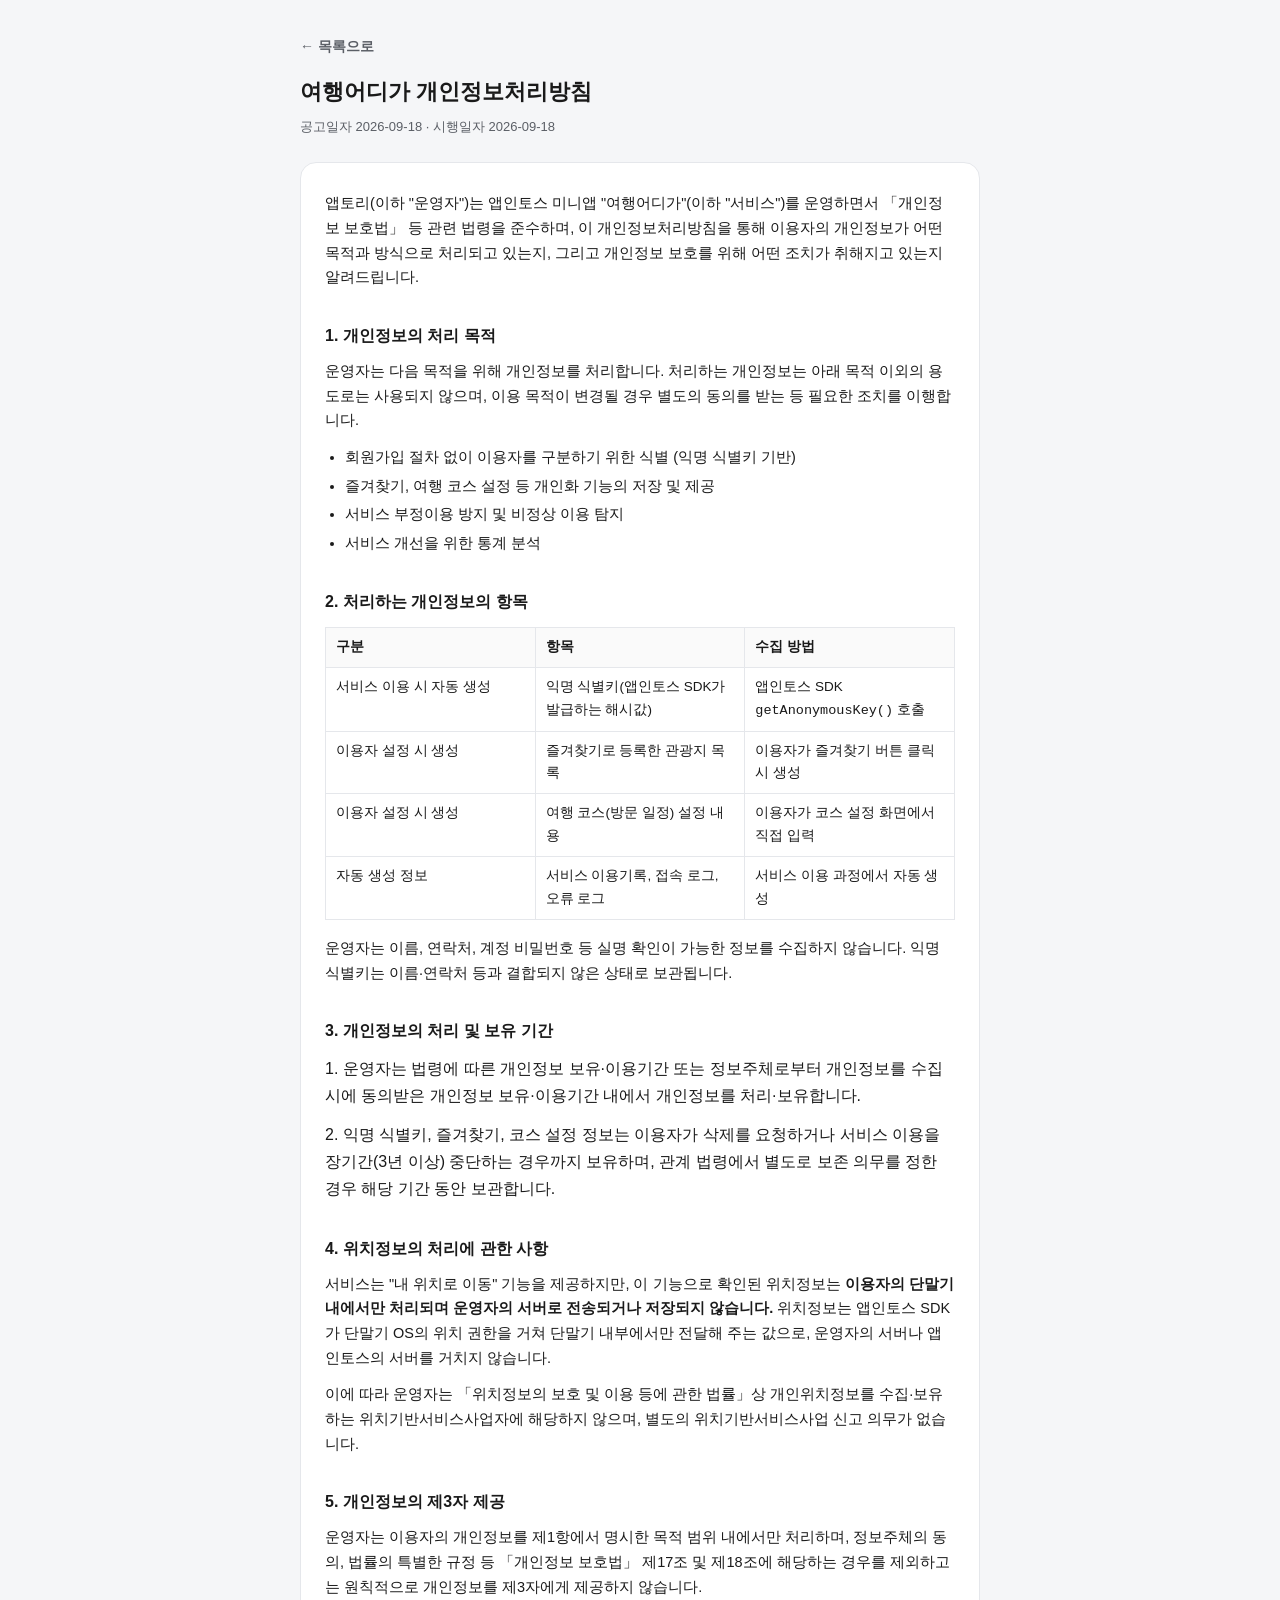
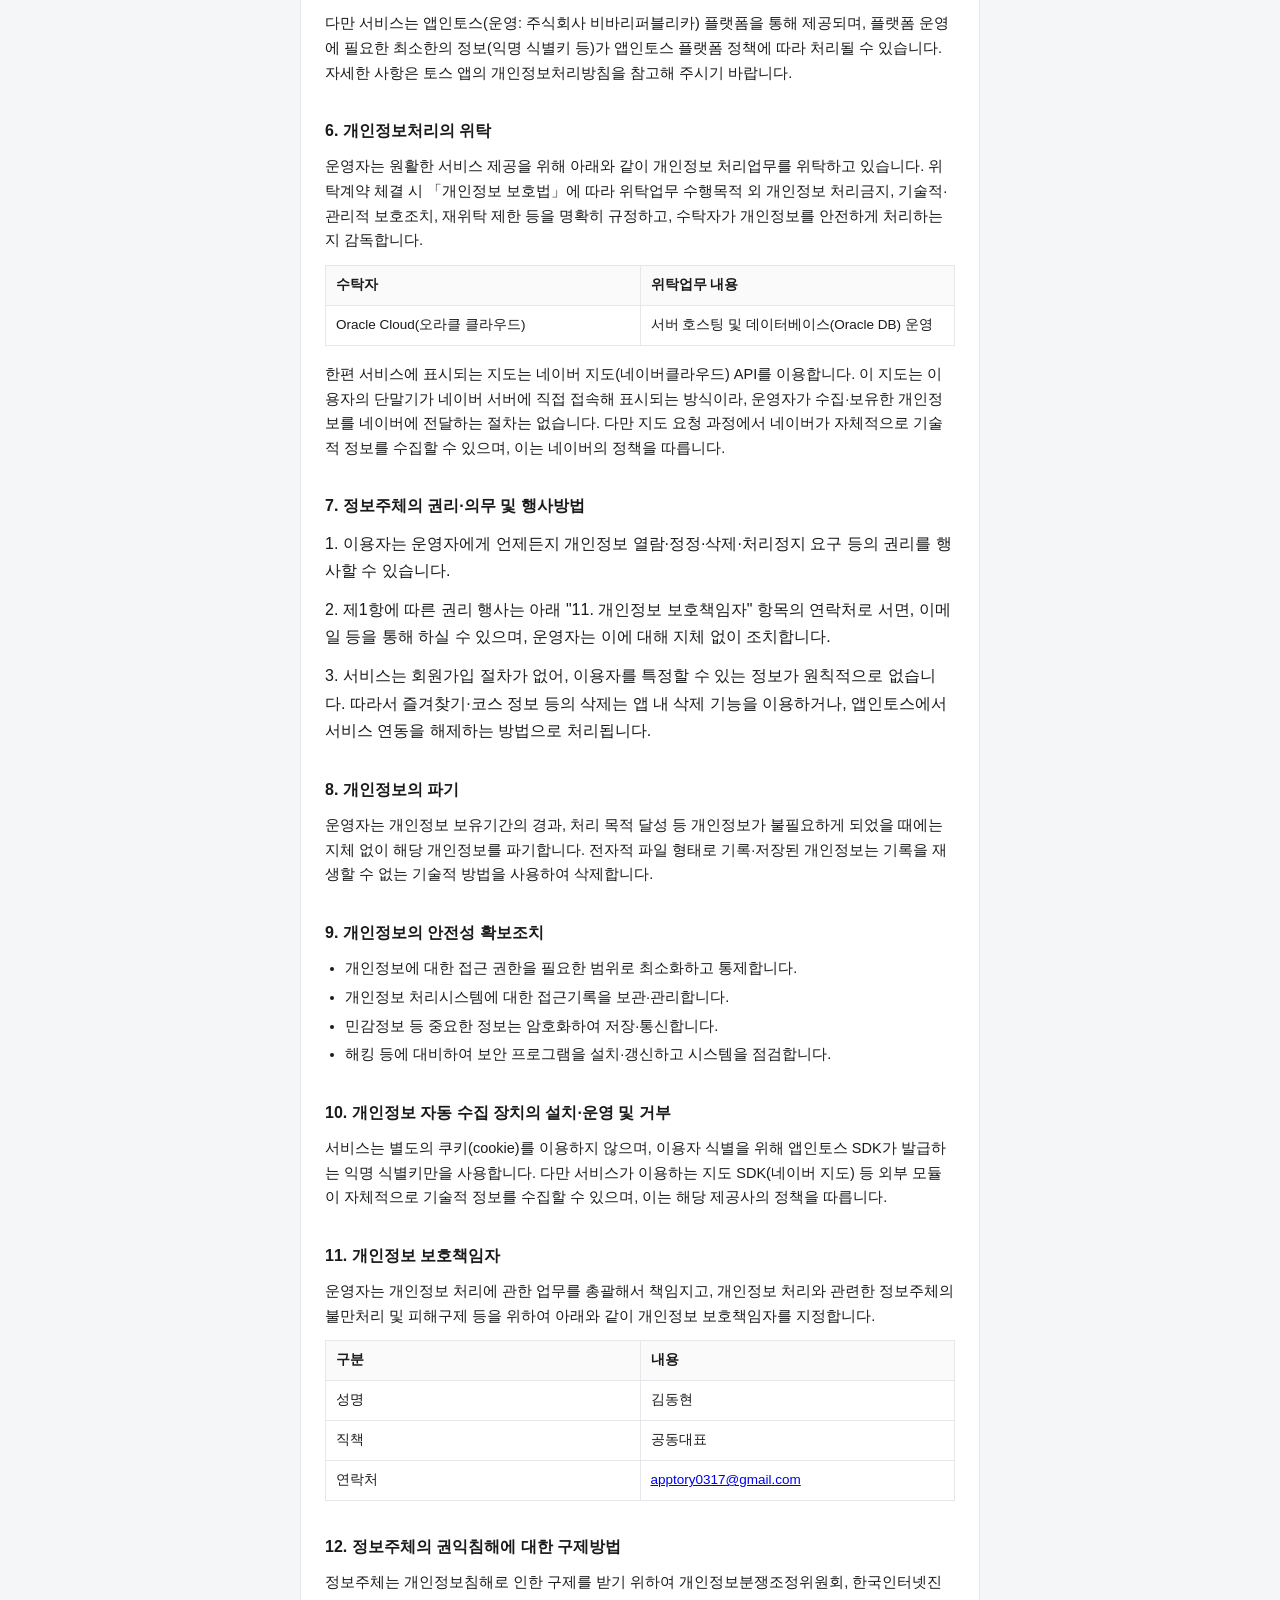
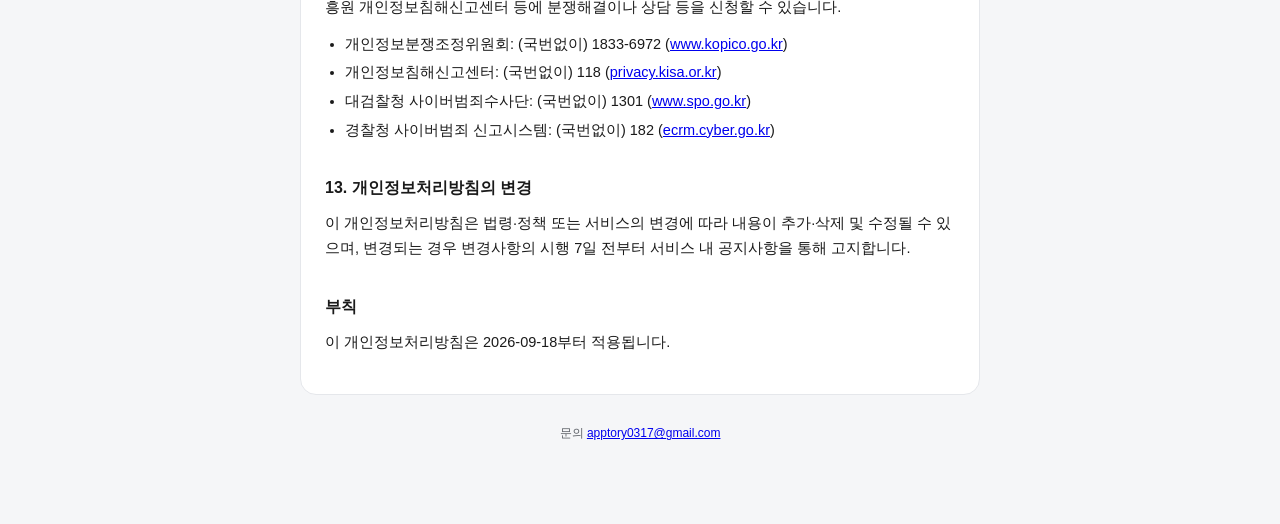
==== commit 1f3eaf30: "문체를 입니다체로 변경하고 초안 안내 문구 제거 법률 문서 관례에 맞춰 해요체 전체를 입니다체로 전환. terms.html 상단의 "사업자등록증 기준 정보로 채운 초안" 안내 박스" ====
--- a/privacy.html
+++ b/privacy.html
@@ -15,10 +15,10 @@
   </header>
 
   <main class="card">
-    <p>앱토리(이하 "운영자")는 앱인토스 미니앱 "여행어디가"(이하 "서비스")를 운영하면서 「개인정보 보호법」 등 관련 법령을 준수하며, 이 개인정보처리방침을 통해 이용자의 개인정보가 어떤 목적과 방식으로 처리되고 있는지, 그리고 개인정보 보호를 위해 어떤 조치가 취해지고 있는지 알려드려요.</p>
+    <p>앱토리(이하 "운영자")는 앱인토스 미니앱 "여행어디가"(이하 "서비스")를 운영하면서 「개인정보 보호법」 등 관련 법령을 준수하며, 이 개인정보처리방침을 통해 이용자의 개인정보가 어떤 목적과 방식으로 처리되고 있는지, 그리고 개인정보 보호를 위해 어떤 조치가 취해지고 있는지 알려드립니다.</p>
 
     <h2>1. 개인정보의 처리 목적</h2>
-    <p>운영자는 다음 목적을 위해 개인정보를 처리해요. 처리하는 개인정보는 아래 목적 이외의 용도로는 사용되지 않으며, 이용 목적이 변경될 경우 별도의 동의를 받는 등 필요한 조치를 이행해요.</p>
+    <p>운영자는 다음 목적을 위해 개인정보를 처리합니다. 처리하는 개인정보는 아래 목적 이외의 용도로는 사용되지 않으며, 이용 목적이 변경될 경우 별도의 동의를 받는 등 필요한 조치를 이행합니다.</p>
     <ul>
       <li>회원가입 절차 없이 이용자를 구분하기 위한 식별 (익명 식별키 기반)</li>
       <li>즐겨찾기, 여행 코스 설정 등 개인화 기능의 저장 및 제공</li>
@@ -34,53 +34,53 @@
       <tr><td>이용자 설정 시 생성</td><td>여행 코스(방문 일정) 설정 내용</td><td>이용자가 코스 설정 화면에서 직접 입력</td></tr>
       <tr><td>자동 생성 정보</td><td>서비스 이용기록, 접속 로그, 오류 로그</td><td>서비스 이용 과정에서 자동 생성</td></tr>
     </table>
-    <p>운영자는 이름, 연락처, 계정 비밀번호 등 실명 확인이 가능한 정보를 수집하지 않아요. 익명 식별키는 이름·연락처 등과 결합되지 않은 상태로 보관돼요.</p>
+    <p>운영자는 이름, 연락처, 계정 비밀번호 등 실명 확인이 가능한 정보를 수집하지 않습니다. 익명 식별키는 이름·연락처 등과 결합되지 않은 상태로 보관됩니다.</p>
 
     <h2>3. 개인정보의 처리 및 보유 기간</h2>
     <ol class="articles">
-      <li>1. 운영자는 법령에 따른 개인정보 보유·이용기간 또는 정보주체로부터 개인정보를 수집 시에 동의받은 개인정보 보유·이용기간 내에서 개인정보를 처리·보유해요.</li>
-      <li>2. 익명 식별키, 즐겨찾기, 코스 설정 정보는 이용자가 삭제를 요청하거나 서비스 이용을 장기간(3년 이상) 중단하는 경우까지 보유하며, 관계 법령에서 별도로 보존 의무를 정한 경우 해당 기간 동안 보관해요.</li>
+      <li>1. 운영자는 법령에 따른 개인정보 보유·이용기간 또는 정보주체로부터 개인정보를 수집 시에 동의받은 개인정보 보유·이용기간 내에서 개인정보를 처리·보유합니다.</li>
+      <li>2. 익명 식별키, 즐겨찾기, 코스 설정 정보는 이용자가 삭제를 요청하거나 서비스 이용을 장기간(3년 이상) 중단하는 경우까지 보유하며, 관계 법령에서 별도로 보존 의무를 정한 경우 해당 기간 동안 보관합니다.</li>
     </ol>
 
     <h2>4. 위치정보의 처리에 관한 사항</h2>
-    <p>서비스는 "내 위치로 이동" 기능을 제공하지만, 이 기능으로 확인된 위치정보는 <strong>이용자의 단말기 내에서만 처리되며 운영자의 서버로 전송되거나 저장되지 않아요.</strong> 위치정보는 앱인토스 SDK가 단말기 OS의 위치 권한을 거쳐 단말기 내부에서만 전달해 주는 값으로, 운영자의 서버나 앱인토스의 서버를 거치지 않아요.</p>
-    <p>이에 따라 운영자는 「위치정보의 보호 및 이용 등에 관한 법률」상 개인위치정보를 수집·보유하는 위치기반서비스사업자에 해당하지 않으며, 별도의 위치기반서비스사업 신고 의무가 없어요.</p>
+    <p>서비스는 "내 위치로 이동" 기능을 제공하지만, 이 기능으로 확인된 위치정보는 <strong>이용자의 단말기 내에서만 처리되며 운영자의 서버로 전송되거나 저장되지 않습니다.</strong> 위치정보는 앱인토스 SDK가 단말기 OS의 위치 권한을 거쳐 단말기 내부에서만 전달해 주는 값으로, 운영자의 서버나 앱인토스의 서버를 거치지 않습니다.</p>
+    <p>이에 따라 운영자는 「위치정보의 보호 및 이용 등에 관한 법률」상 개인위치정보를 수집·보유하는 위치기반서비스사업자에 해당하지 않으며, 별도의 위치기반서비스사업 신고 의무가 없습니다.</p>
 
     <h2>5. 개인정보의 제3자 제공</h2>
-    <p>운영자는 이용자의 개인정보를 제1항에서 명시한 목적 범위 내에서만 처리하며, 정보주체의 동의, 법률의 특별한 규정 등 「개인정보 보호법」 제17조 및 제18조에 해당하는 경우를 제외하고는 원칙적으로 개인정보를 제3자에게 제공하지 않아요.</p>
-    <p>다만 서비스는 앱인토스(운영: 주식회사 비바리퍼블리카) 플랫폼을 통해 제공되며, 플랫폼 운영에 필요한 최소한의 정보(익명 식별키 등)가 앱인토스 플랫폼 정책에 따라 처리될 수 있어요. 자세한 사항은 토스 앱의 개인정보처리방침을 참고해 주세요.</p>
+    <p>운영자는 이용자의 개인정보를 제1항에서 명시한 목적 범위 내에서만 처리하며, 정보주체의 동의, 법률의 특별한 규정 등 「개인정보 보호법」 제17조 및 제18조에 해당하는 경우를 제외하고는 원칙적으로 개인정보를 제3자에게 제공하지 않습니다.</p>
+    <p>다만 서비스는 앱인토스(운영: 주식회사 비바리퍼블리카) 플랫폼을 통해 제공되며, 플랫폼 운영에 필요한 최소한의 정보(익명 식별키 등)가 앱인토스 플랫폼 정책에 따라 처리될 수 있습니다. 자세한 사항은 토스 앱의 개인정보처리방침을 참고해 주시기 바랍니다.</p>
 
     <h2>6. 개인정보처리의 위탁</h2>
-    <p>운영자는 원활한 서비스 제공을 위해 아래와 같이 개인정보 처리업무를 위탁하고 있어요. 위탁계약 체결 시 「개인정보 보호법」에 따라 위탁업무 수행목적 외 개인정보 처리금지, 기술적·관리적 보호조치, 재위탁 제한 등을 명확히 규정하고, 수탁자가 개인정보를 안전하게 처리하는지 감독해요.</p>
+    <p>운영자는 원활한 서비스 제공을 위해 아래와 같이 개인정보 처리업무를 위탁하고 있습니다. 위탁계약 체결 시 「개인정보 보호법」에 따라 위탁업무 수행목적 외 개인정보 처리금지, 기술적·관리적 보호조치, 재위탁 제한 등을 명확히 규정하고, 수탁자가 개인정보를 안전하게 처리하는지 감독합니다.</p>
     <table>
       <tr><th>수탁자</th><th>위탁업무 내용</th></tr>
       <tr><td>Oracle Cloud(오라클 클라우드)</td><td>서버 호스팅 및 데이터베이스(Oracle DB) 운영</td></tr>
     </table>
-    <p>한편 서비스에 표시되는 지도는 네이버 지도(네이버클라우드) API를 이용해요. 이 지도는 이용자의 단말기가 네이버 서버에 직접 접속해 표시되는 방식이라, 운영자가 수집·보유한 개인정보를 네이버에 전달하는 절차는 없어요. 다만 지도 요청 과정에서 네이버가 자체적으로 기술적 정보를 수집할 수 있으며, 이는 네이버의 정책을 따라요.</p>
+    <p>한편 서비스에 표시되는 지도는 네이버 지도(네이버클라우드) API를 이용합니다. 이 지도는 이용자의 단말기가 네이버 서버에 직접 접속해 표시되는 방식이라, 운영자가 수집·보유한 개인정보를 네이버에 전달하는 절차는 없습니다. 다만 지도 요청 과정에서 네이버가 자체적으로 기술적 정보를 수집할 수 있으며, 이는 네이버의 정책을 따릅니다.</p>
 
     <h2>7. 정보주체의 권리·의무 및 행사방법</h2>
     <ol class="articles">
-      <li>1. 이용자는 운영자에게 언제든지 개인정보 열람·정정·삭제·처리정지 요구 등의 권리를 행사할 수 있어요.</li>
-      <li>2. 제1항에 따른 권리 행사는 아래 "11. 개인정보 보호책임자" 항목의 연락처로 서면, 이메일 등을 통해 하실 수 있으며, 운영자는 이에 대해 지체 없이 조치해요.</li>
-      <li>3. 서비스는 회원가입 절차가 없어, 이용자를 특정할 수 있는 정보가 원칙적으로 없어요. 따라서 즐겨찾기·코스 정보 등의 삭제는 앱 내 삭제 기능을 이용하거나, 앱인토스에서 서비스 연동을 해제하는 방법으로 처리돼요.</li>
+      <li>1. 이용자는 운영자에게 언제든지 개인정보 열람·정정·삭제·처리정지 요구 등의 권리를 행사할 수 있습니다.</li>
+      <li>2. 제1항에 따른 권리 행사는 아래 "11. 개인정보 보호책임자" 항목의 연락처로 서면, 이메일 등을 통해 하실 수 있으며, 운영자는 이에 대해 지체 없이 조치합니다.</li>
+      <li>3. 서비스는 회원가입 절차가 없어, 이용자를 특정할 수 있는 정보가 원칙적으로 없습니다. 따라서 즐겨찾기·코스 정보 등의 삭제는 앱 내 삭제 기능을 이용하거나, 앱인토스에서 서비스 연동을 해제하는 방법으로 처리됩니다.</li>
     </ol>
 
     <h2>8. 개인정보의 파기</h2>
-    <p>운영자는 개인정보 보유기간의 경과, 처리 목적 달성 등 개인정보가 불필요하게 되었을 때에는 지체 없이 해당 개인정보를 파기해요. 전자적 파일 형태로 기록·저장된 개인정보는 기록을 재생할 수 없는 기술적 방법을 사용하여 삭제해요.</p>
+    <p>운영자는 개인정보 보유기간의 경과, 처리 목적 달성 등 개인정보가 불필요하게 되었을 때에는 지체 없이 해당 개인정보를 파기합니다. 전자적 파일 형태로 기록·저장된 개인정보는 기록을 재생할 수 없는 기술적 방법을 사용하여 삭제합니다.</p>
 
     <h2>9. 개인정보의 안전성 확보조치</h2>
     <ul>
-      <li>개인정보에 대한 접근 권한을 필요한 범위로 최소화하고 통제해요.</li>
-      <li>개인정보 처리시스템에 대한 접근기록을 보관·관리해요.</li>
-      <li>민감정보 등 중요한 정보는 암호화하여 저장·통신해요.</li>
-      <li>해킹 등에 대비하여 보안 프로그램을 설치·갱신하고 시스템을 점검해요.</li>
+      <li>개인정보에 대한 접근 권한을 필요한 범위로 최소화하고 통제합니다.</li>
+      <li>개인정보 처리시스템에 대한 접근기록을 보관·관리합니다.</li>
+      <li>민감정보 등 중요한 정보는 암호화하여 저장·통신합니다.</li>
+      <li>해킹 등에 대비하여 보안 프로그램을 설치·갱신하고 시스템을 점검합니다.</li>
     </ul>
 
     <h2>10. 개인정보 자동 수집 장치의 설치·운영 및 거부</h2>
-    <p>서비스는 별도의 쿠키(cookie)를 이용하지 않으며, 이용자 식별을 위해 앱인토스 SDK가 발급하는 익명 식별키만을 사용해요. 다만 서비스가 이용하는 지도 SDK(네이버 지도) 등 외부 모듈이 자체적으로 기술적 정보를 수집할 수 있으며, 이는 해당 제공사의 정책을 따라요.</p>
+    <p>서비스는 별도의 쿠키(cookie)를 이용하지 않으며, 이용자 식별을 위해 앱인토스 SDK가 발급하는 익명 식별키만을 사용합니다. 다만 서비스가 이용하는 지도 SDK(네이버 지도) 등 외부 모듈이 자체적으로 기술적 정보를 수집할 수 있으며, 이는 해당 제공사의 정책을 따릅니다.</p>
 
     <h2>11. 개인정보 보호책임자</h2>
-    <p>운영자는 개인정보 처리에 관한 업무를 총괄해서 책임지고, 개인정보 처리와 관련한 정보주체의 불만처리 및 피해구제 등을 위하여 아래와 같이 개인정보 보호책임자를 지정해요.</p>
+    <p>운영자는 개인정보 처리에 관한 업무를 총괄해서 책임지고, 개인정보 처리와 관련한 정보주체의 불만처리 및 피해구제 등을 위하여 아래와 같이 개인정보 보호책임자를 지정합니다.</p>
     <table>
       <tr><th>구분</th><th>내용</th></tr>
       <tr><td>성명</td><td>김동현</td></tr>
@@ -89,7 +89,7 @@
     </table>
 
     <h2>12. 정보주체의 권익침해에 대한 구제방법</h2>
-    <p>정보주체는 개인정보침해로 인한 구제를 받기 위하여 개인정보분쟁조정위원회, 한국인터넷진흥원 개인정보침해신고센터 등에 분쟁해결이나 상담 등을 신청할 수 있어요.</p>
+    <p>정보주체는 개인정보침해로 인한 구제를 받기 위하여 개인정보분쟁조정위원회, 한국인터넷진흥원 개인정보침해신고센터 등에 분쟁해결이나 상담 등을 신청할 수 있습니다.</p>
     <ul>
       <li>개인정보분쟁조정위원회: (국번없이) 1833-6972 (<a href="https://www.kopico.go.kr" target="_blank" rel="noopener">www.kopico.go.kr</a>)</li>
       <li>개인정보침해신고센터: (국번없이) 118 (<a href="https://privacy.kisa.or.kr" target="_blank" rel="noopener">privacy.kisa.or.kr</a>)</li>
@@ -98,10 +98,10 @@
     </ul>
 
     <h2>13. 개인정보처리방침의 변경</h2>
-    <p>이 개인정보처리방침은 법령·정책 또는 서비스의 변경에 따라 내용이 추가·삭제 및 수정될 수 있으며, 변경되는 경우 변경사항의 시행 7일 전부터 서비스 내 공지사항을 통해 고지해요.</p>
+    <p>이 개인정보처리방침은 법령·정책 또는 서비스의 변경에 따라 내용이 추가·삭제 및 수정될 수 있으며, 변경되는 경우 변경사항의 시행 7일 전부터 서비스 내 공지사항을 통해 고지합니다.</p>
 
     <h2>부칙</h2>
-    <p>이 개인정보처리방침은 2026-09-18부터 적용돼요.</p>
+    <p>이 개인정보처리방침은 2026-09-18부터 적용됩니다.</p>
   </main>
 
   <footer class="bottom">문의 <a href="mailto:apptory0317@gmail.com">apptory0317@gmail.com</a></footer>
--- a/style.css
+++ b/style.css
@@ -95,6 +95,7 @@
 
 table {
   width: 100%;
+  table-layout: fixed;
   border-collapse: collapse;
   font-size: 13.5px;
   margin: 12px 0 16px;
@@ -105,12 +106,13 @@
   padding: 8px 10px;
   text-align: left;
   vertical-align: top;
+  overflow-wrap: anywhere;
 }
 
 th {
   background: #fafafa;
   font-weight: 700;
-  white-space: nowrap;
+  width: 30%;
 }
 
 .fill {
